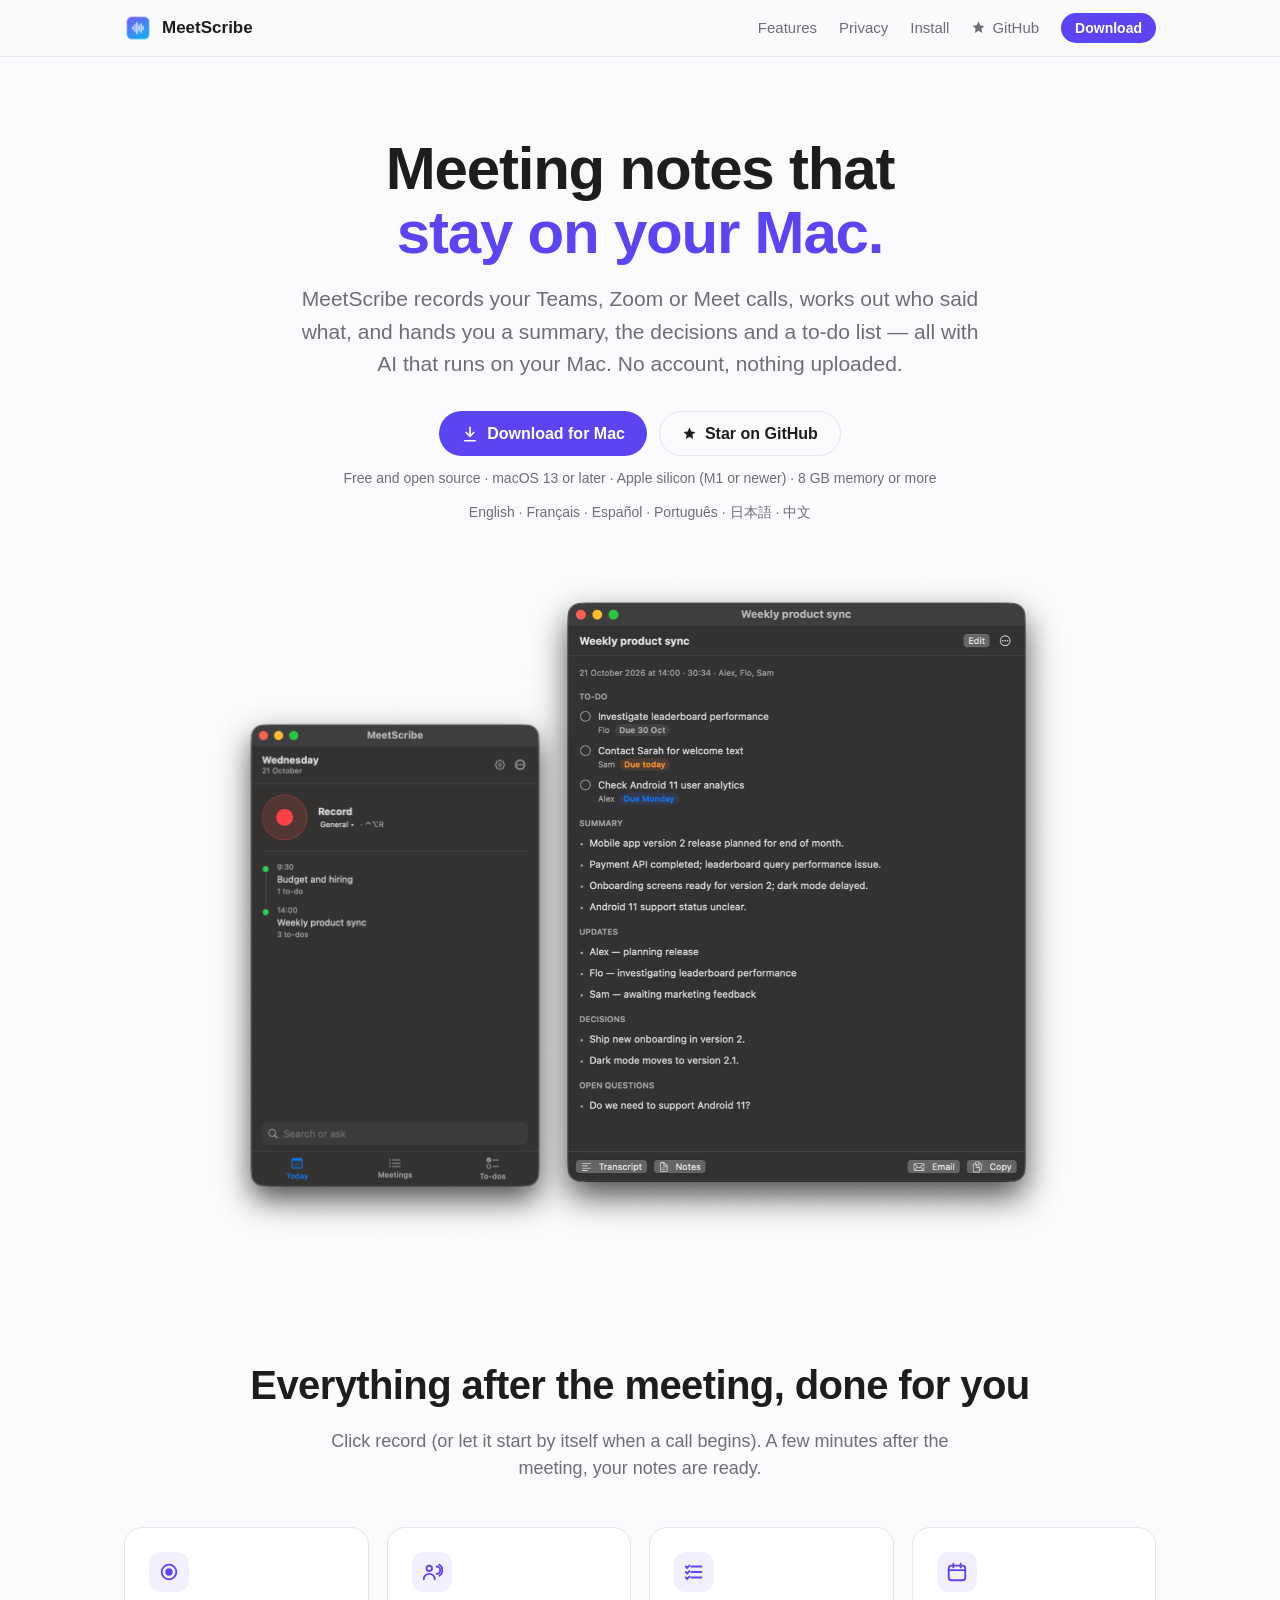
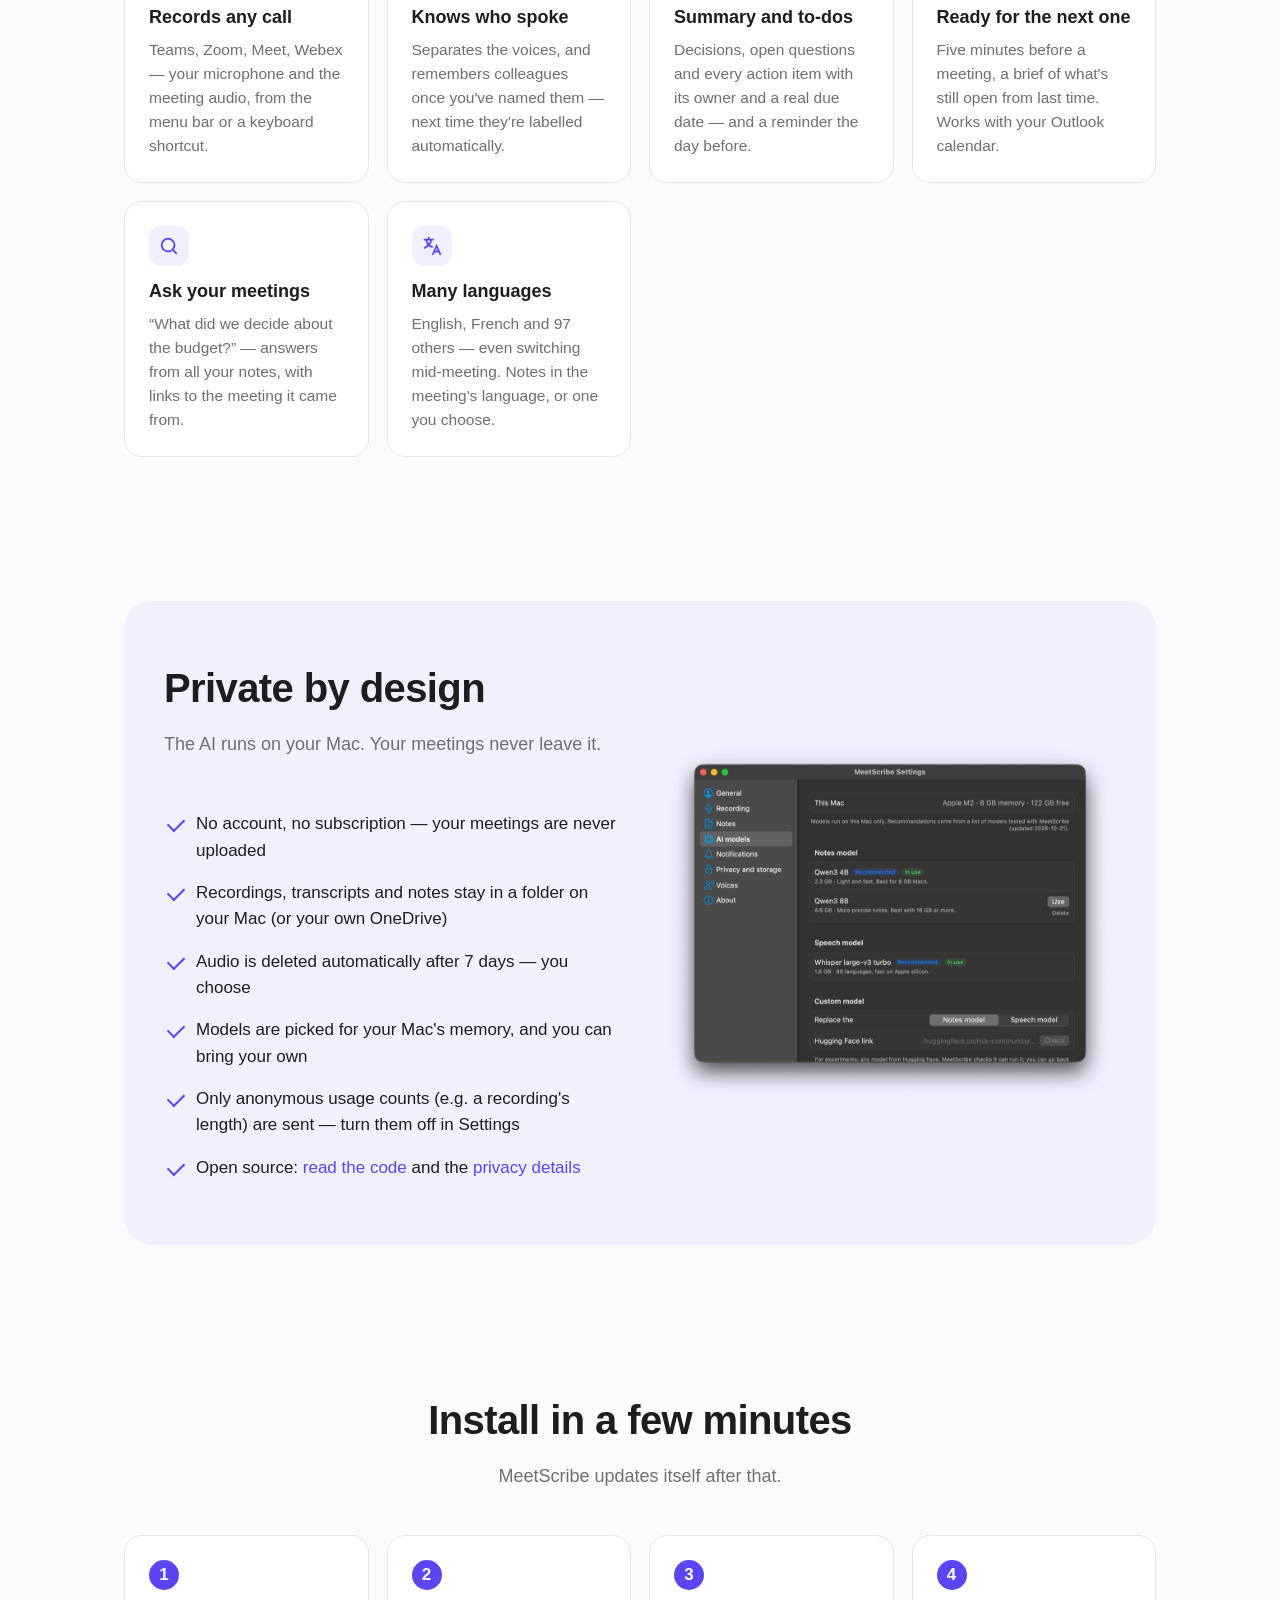
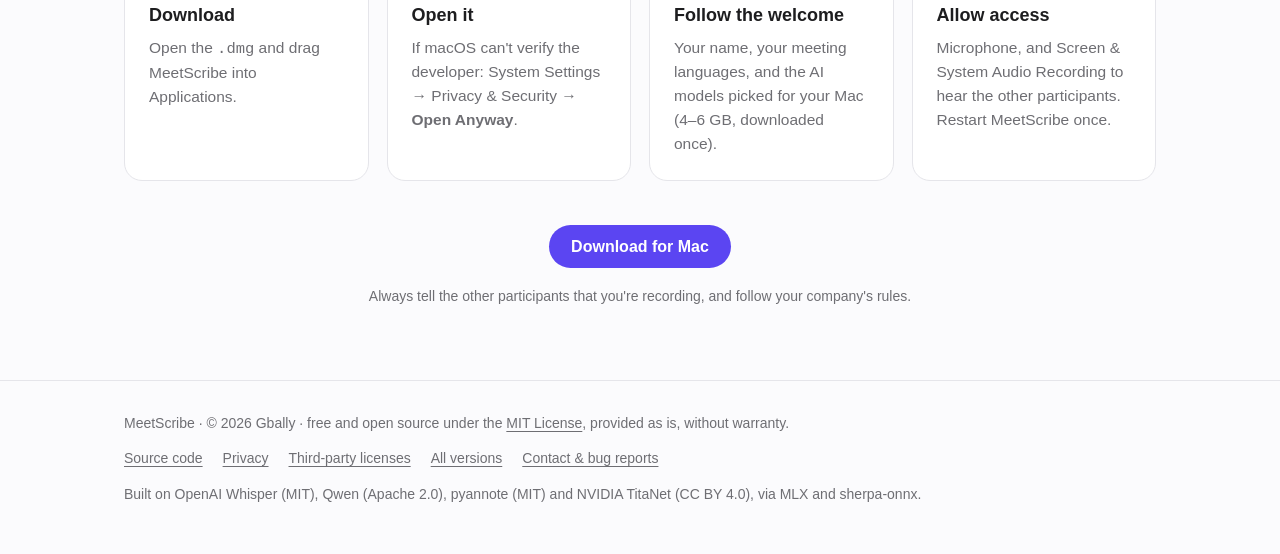
==== docs/index.html @ 4f676f48 "Open source under MIT; one public repo for code, website and releases - LICENSE (MIT), PRIVACY.md, T" ====
<!doctype html>
<html lang="en">
<head>
<meta charset="utf-8">
<meta name="viewport" content="width=device-width, initial-scale=1">
<title>MeetScribe — meeting notes that stay on your Mac</title>
<meta name="description" content="MeetScribe records your Teams, Zoom or Meet calls, transcribes them, recognises who spoke, and writes a summary with decisions and to-dos — all on your Mac.">
<link rel="icon" href="img/icon.png">
<meta property="og:title" content="MeetScribe — meeting notes that stay on your Mac">
<meta property="og:description" content="Local AI meeting notes for macOS: transcript, speakers, summary and to-dos. Free, private, no account.">
<meta property="og:image" content="img/meeting.png">
<style>
  :root {
    --bg: #fbfbfd; --surface: #ffffff; --text: #1d1d1f; --muted: #6e6e73; --line: #e5e5ea;
    --accent: #5b45f2; --accent-text: #ffffff; --link: #5b45f2; --red: #e5484d; --tint: #f2f0ff;
  }
  @media (prefers-color-scheme: dark) {
    :root { --bg: #0f0f12; --surface: #18181c; --text: #f5f5f7; --muted: #a1a1a6; --line: #2a2a30;
            --accent: #6b57ff; --accent-text: #ffffff; --link: #a99cff; --tint: #1d1a33; }
  }
  * { box-sizing: border-box; }
  html { scroll-behavior: smooth; }
  body { margin: 0; background: var(--bg); color: var(--text);
         font: 17px/1.55 -apple-system, BlinkMacSystemFont, "SF Pro Text", "Helvetica Neue", Arial, sans-serif;
         -webkit-font-smoothing: antialiased; }
  a { color: var(--link); text-decoration: none; }
  .wrap { max-width: 1080px; margin: 0 auto; padding: 0 24px; }
  nav { position: sticky; top: 0; z-index: 10; backdrop-filter: saturate(180%) blur(16px);
        background: color-mix(in srgb, var(--bg) 80%, transparent); border-bottom: 1px solid var(--line); }
  nav .wrap { display: flex; align-items: center; gap: 24px; height: 56px; }
  .brand { display: flex; align-items: center; gap: 10px; font-weight: 600; color: var(--text); }
  .brand img { width: 28px; height: 28px; }
  nav .links { margin-left: auto; display: flex; align-items: center; gap: 22px; font-size: 15px; line-height: 1; }
  nav .links a { color: var(--muted); display: inline-flex; align-items: center; gap: 6px; }
  nav .links a.btn { color: var(--accent-text); }
  nav .links a:hover { color: var(--text); }
  .btn { display: inline-flex; align-items: center; gap: 8px; padding: 12px 22px; border-radius: 999px;
         background: var(--accent); color: var(--accent-text); font-weight: 600; font-size: 16px; line-height: 1.2; }
  .btn.ghost { background: transparent; color: var(--text); border: 1px solid var(--line); }
  .hero .actions { display: flex; gap: 12px; justify-content: center; flex-wrap: wrap; }
  .btn:hover { filter: brightness(1.08); }
  .btn.small { padding: 7px 14px; font-size: 14px; }
  header.hero { padding: 80px 0 40px; text-align: center; }
  .hero h1 { font-size: clamp(36px, 6vw, 60px); line-height: 1.07; letter-spacing: -0.02em; margin: 0 0 18px; }
  .hero h1 span { color: var(--link); }
  .hero p.lead { font-size: clamp(18px, 2.2vw, 21px); color: var(--muted); max-width: 680px; margin: 0 auto 30px; }
  .meta { font-size: 14px; color: var(--muted); margin-top: 12px; }
  .shots { position: relative; display: flex; justify-content: center; align-items: flex-end; gap: 0;
           margin: 48px auto 0; max-width: 980px; }
  .shots img { display: block; height: auto; }
  .shots .a { width: 38%; margin-right: -6%; z-index: 2; }
  .shots .b { width: 56%; }
  section { padding: 72px 0; }
  section h2 { font-size: clamp(28px, 4vw, 40px); letter-spacing: -0.015em; margin: 0 0 12px; text-align: center; }
  section .sub { color: var(--muted); text-align: center; max-width: 640px; margin: 0 auto 44px; font-size: 18px; }
  .grid { display: grid; grid-template-columns: repeat(auto-fit, minmax(240px, 1fr)); gap: 18px; }
  .card { background: var(--surface); border: 1px solid var(--line); border-radius: 18px; padding: 24px; }
  .card h3 { margin: 12px 0 6px; font-size: 18px; }
  .card p { margin: 0; color: var(--muted); font-size: 15.5px; }
  .ico { width: 40px; height: 40px; border-radius: 12px; background: var(--tint); color: var(--accent);
         display: flex; align-items: center; justify-content: center; }
  .ico svg { width: 22px; height: 22px; }
  .split { display: grid; grid-template-columns: 1fr 1fr; gap: 48px; align-items: center; }
  .split h2, .split .sub { text-align: left; margin-left: 0; }
  .split img { width: 100%; height: auto; }
  ul.checks { list-style: none; padding: 0; margin: 0; }
  ul.checks li { padding: 8px 0 8px 32px; position: relative; color: var(--text); }
  ul.checks li::before { content: ""; position: absolute; left: 4px; top: 15px; width: 14px; height: 8px;
                         border-left: 2.5px solid var(--accent); border-bottom: 2.5px solid var(--accent); transform: rotate(-45deg); }
  .private { background: var(--tint); border-radius: 28px; padding: 56px 40px; }
  .steps { counter-reset: s; display: grid; grid-template-columns: repeat(auto-fit, minmax(220px, 1fr)); gap: 18px; }
  .steps .card { counter-increment: s; }
  .steps .card::before { content: counter(s); display: inline-flex; width: 30px; height: 30px; border-radius: 50%;
                         background: var(--accent); color: var(--accent-text); font-weight: 700; align-items: center; justify-content: center; }
  .cta { text-align: center; }
  .note { font-size: 14px; color: var(--muted); max-width: 640px; margin: 18px auto 0; }
  footer { border-top: 1px solid var(--line); padding: 32px 0 48px; color: var(--muted); font-size: 14px; }
  footer .wrap { display: grid; gap: 14px; }
  footer .row { display: flex; flex-wrap: wrap; gap: 8px 24px; justify-content: space-between; }
  footer .links { display: flex; flex-wrap: wrap; gap: 8px 20px; }
  footer a { color: var(--muted); text-decoration: underline; text-underline-offset: 3px; }
  footer a:hover { color: var(--text); }
  @media (max-width: 760px) {
    nav .links a:not(.btn) { display: none; }
    .split { grid-template-columns: 1fr; }
    .shots .a { width: 48%; } .shots .b { width: 64%; }
    .private { padding: 40px 22px; }
  }
</style>
</head>
<body>

<nav>
  <div class="wrap">
    <a class="brand" href="#"><img src="img/icon.png" alt="">MeetScribe</a>
    <div class="links">
      <a href="#features">Features</a>
      <a href="#privacy">Privacy</a>
      <a href="#install">Install</a>
      <a href="https://github.com/Gbally/MeetScribe-releases"><svg width="15" height="15" viewBox="0 0 24 24" fill="currentColor"><path d="M12 2.5l2.9 6.1 6.6.8-4.9 4.6 1.3 6.6L12 17.3l-5.9 3.3 1.3-6.6-4.9-4.6 6.6-.8z"/></svg> GitHub</a>
      <a class="btn small dl" href="https://github.com/Gbally/MeetScribe-releases/releases/latest">Download</a>
    </div>
  </div>
</nav>

<header class="hero">
  <div class="wrap">
    <h1>Meeting notes that<br><span>stay on your Mac.</span></h1>
    <p class="lead">MeetScribe records your Teams, Zoom or Meet calls, works out who said what, and hands you a
      summary, the decisions and a to-do list — all with AI that runs on your Mac. No account, nothing uploaded.</p>
    <div class="actions">
    <a class="btn dl" href="https://github.com/Gbally/MeetScribe-releases/releases/latest">
      <svg width="18" height="18" viewBox="0 0 24 24" fill="none" stroke="currentColor" stroke-width="2.2" stroke-linecap="round" stroke-linejoin="round"><path d="M12 3v12"/><path d="m7 10 5 5 5-5"/><path d="M5 21h14"/></svg>
      <span id="dl-label">Download for Mac</span>
    </a>
    <a class="btn ghost" href="https://github.com/Gbally/MeetScribe-releases"><svg width="15" height="15" viewBox="0 0 24 24" fill="currentColor"><path d="M12 2.5l2.9 6.1 6.6.8-4.9 4.6 1.3 6.6L12 17.3l-5.9 3.3 1.3-6.6-4.9-4.6 6.6-.8z"/></svg> Star on GitHub</a>
    </div>
    <div class="meta">Free and open source · macOS 13 or later · Apple silicon (M1 or newer) · 8 GB memory or more</div>
    <div class="meta">English · Français · Español · Português · 日本語 · 中文</div>
    <div class="shots">
      <img class="a" src="img/home.png" alt="MeetScribe menu bar window: a record button and today's meetings">
      <img class="b" src="img/meeting.png" alt="Meeting notes with to-dos, due dates, summary and decisions">
    </div>
  </div>
</header>

<section id="features">
  <div class="wrap">
    <h2>Everything after the meeting, done for you</h2>
    <p class="sub">Click record (or let it start by itself when a call begins). A few minutes after the meeting,
      your notes are ready.</p>
    <div class="grid">
      <div class="card"><div class="ico"><svg viewBox="0 0 24 24" fill="none" stroke="currentColor" stroke-width="2" stroke-linecap="round"><circle cx="12" cy="12" r="8"/><circle cx="12" cy="12" r="3" fill="currentColor"/></svg></div>
        <h3>Records any call</h3><p>Teams, Zoom, Meet, Webex — your microphone and the meeting audio, from the menu bar or a keyboard shortcut.</p></div>
      <div class="card"><div class="ico"><svg viewBox="0 0 24 24" fill="none" stroke="currentColor" stroke-width="2" stroke-linecap="round"><circle cx="9" cy="8" r="3"/><path d="M3 20a6 6 0 0 1 12 0"/><path d="M17 6a4 4 0 0 1 0 8M20 4a7 7 0 0 1 0 12"/></svg></div>
        <h3>Knows who spoke</h3><p>Separates the voices, and remembers colleagues once you've named them — next time they're labelled automatically.</p></div>
      <div class="card"><div class="ico"><svg viewBox="0 0 24 24" fill="none" stroke="currentColor" stroke-width="2" stroke-linecap="round"><path d="M9 6h11M9 12h11M9 18h11"/><path d="m3 6 1.5 1.5L7 5M3 12l1.5 1.5L7 11M3 18l1.5 1.5L7 17"/></svg></div>
        <h3>Summary and to-dos</h3><p>Decisions, open questions and every action item with its owner and a real due date — and a reminder the day before.</p></div>
      <div class="card"><div class="ico"><svg viewBox="0 0 24 24" fill="none" stroke="currentColor" stroke-width="2" stroke-linecap="round"><rect x="3" y="5" width="18" height="16" rx="3"/><path d="M3 10h18M8 3v4M16 3v4"/></svg></div>
        <h3>Ready for the next one</h3><p>Five minutes before a meeting, a brief of what's still open from last time. Works with your Outlook calendar.</p></div>
      <div class="card"><div class="ico"><svg viewBox="0 0 24 24" fill="none" stroke="currentColor" stroke-width="2" stroke-linecap="round"><circle cx="11" cy="11" r="7"/><path d="m20 20-3.5-3.5"/></svg></div>
        <h3>Ask your meetings</h3><p>“What did we decide about the budget?” — answers from all your notes, with links to the meeting it came from.</p></div>
      <div class="card"><div class="ico"><svg viewBox="0 0 24 24" fill="none" stroke="currentColor" stroke-width="2" stroke-linecap="round"><path d="M4 5h9M8.5 3v2M6 5c0 4 3 7 6 8M11 5c0 4-3 7-7 9"/><path d="m13 21 4-9 4 9M14.5 18h5"/></svg></div>
        <h3>Many languages</h3><p>English, French and 97 others — even switching mid-meeting. Notes in the meeting's language, or one you choose.</p></div>
    </div>
  </div>
</section>

<section id="privacy">
  <div class="wrap">
    <div class="private split">
      <div>
        <h2>Private by design</h2>
        <p class="sub">The AI runs on your Mac. Your meetings never leave it.</p>
        <ul class="checks">
          <li>No account, no subscription — your meetings are never uploaded</li>
          <li>Recordings, transcripts and notes stay in a folder on your Mac (or your own OneDrive)</li>
          <li>Audio is deleted automatically after 7 days — you choose</li>
          <li>Models are picked for your Mac's memory, and you can bring your own</li>
          <li>Only anonymous usage counts (e.g. a recording's length) are sent — turn them off in Settings</li>
          <li>Open source: <a href="https://github.com/Gbally/MeetScribe-releases">read the code</a> and the <a href="https://github.com/Gbally/MeetScribe-releases/blob/main/PRIVACY.md">privacy details</a></li>
        </ul>
      </div>
      <img src="img/models.png" alt="Settings: AI models recommended for this Mac">
    </div>
  </div>
</section>

<section id="install">
  <div class="wrap">
    <h2>Install in a few minutes</h2>
    <p class="sub">MeetScribe updates itself after that.</p>
    <div class="steps">
      <div class="card"><h3>Download</h3><p>Open the <code>.dmg</code> and drag MeetScribe into Applications.</p></div>
      <div class="card"><h3>Open it</h3><p>If macOS can't verify the developer: System Settings → Privacy &amp; Security → <b>Open Anyway</b>.</p></div>
      <div class="card"><h3>Follow the welcome</h3><p>Your name, your meeting languages, and the AI models picked for your Mac (4–6 GB, downloaded once).</p></div>
      <div class="card"><h3>Allow access</h3><p>Microphone, and Screen &amp; System Audio Recording to hear the other participants. Restart MeetScribe once.</p></div>
    </div>
    <div class="cta" style="margin-top:44px">
      <a class="btn dl" href="https://github.com/Gbally/MeetScribe-releases/releases/latest"><span class="dl-text">Download for Mac</span></a>
      <p class="note">Always tell the other participants that you're recording, and follow your company's rules.</p>
    </div>
  </div>
</section>

<footer>
  <div class="wrap">
    <div class="row">
      <div>MeetScribe <span id="version"></span> · © 2026 Gbally · free and open source under the <a href="https://github.com/Gbally/MeetScribe-releases/blob/main/LICENSE">MIT License</a>, provided as is, without warranty.</div>
    </div>
    <div class="row">
      <div class="links">
        <a href="https://github.com/Gbally/MeetScribe-releases">Source code</a>
        <a href="https://github.com/Gbally/MeetScribe-releases/blob/main/PRIVACY.md">Privacy</a>
        <a href="https://github.com/Gbally/MeetScribe-releases/blob/main/THIRD_PARTY_NOTICES.md">Third-party licenses</a>
        <a href="https://github.com/Gbally/MeetScribe-releases/releases">All versions</a>
        <a href="https://github.com/Gbally/MeetScribe-releases/issues">Contact &amp; bug reports</a>
      </div>
    </div>
    <div>Built on OpenAI Whisper (MIT), Qwen (Apache 2.0), pyannote (MIT) and NVIDIA TitaNet (CC BY 4.0), via MLX and sherpa-onnx.</div>
  </div>
</footer>

<script>
  // The download buttons point straight at the newest installer (latest.json is in the repo root).
  fetch("https://raw.githubusercontent.com/Gbally/MeetScribe-releases/main/latest.json", { cache: "no-store" })
    .then(r => r.ok ? r.json() : Promise.reject())
    .then(info => {
      document.querySelectorAll("a.dl").forEach(a => { a.href = info.url; });
      const label = "Download MeetScribe " + info.version;
      document.getElementById("dl-label").textContent = label;
      document.querySelectorAll(".dl-text").forEach(s => { s.textContent = label; });
      document.getElementById("version").textContent = info.version;
    })
    .catch(() => {});
</script>
</body>
</html>
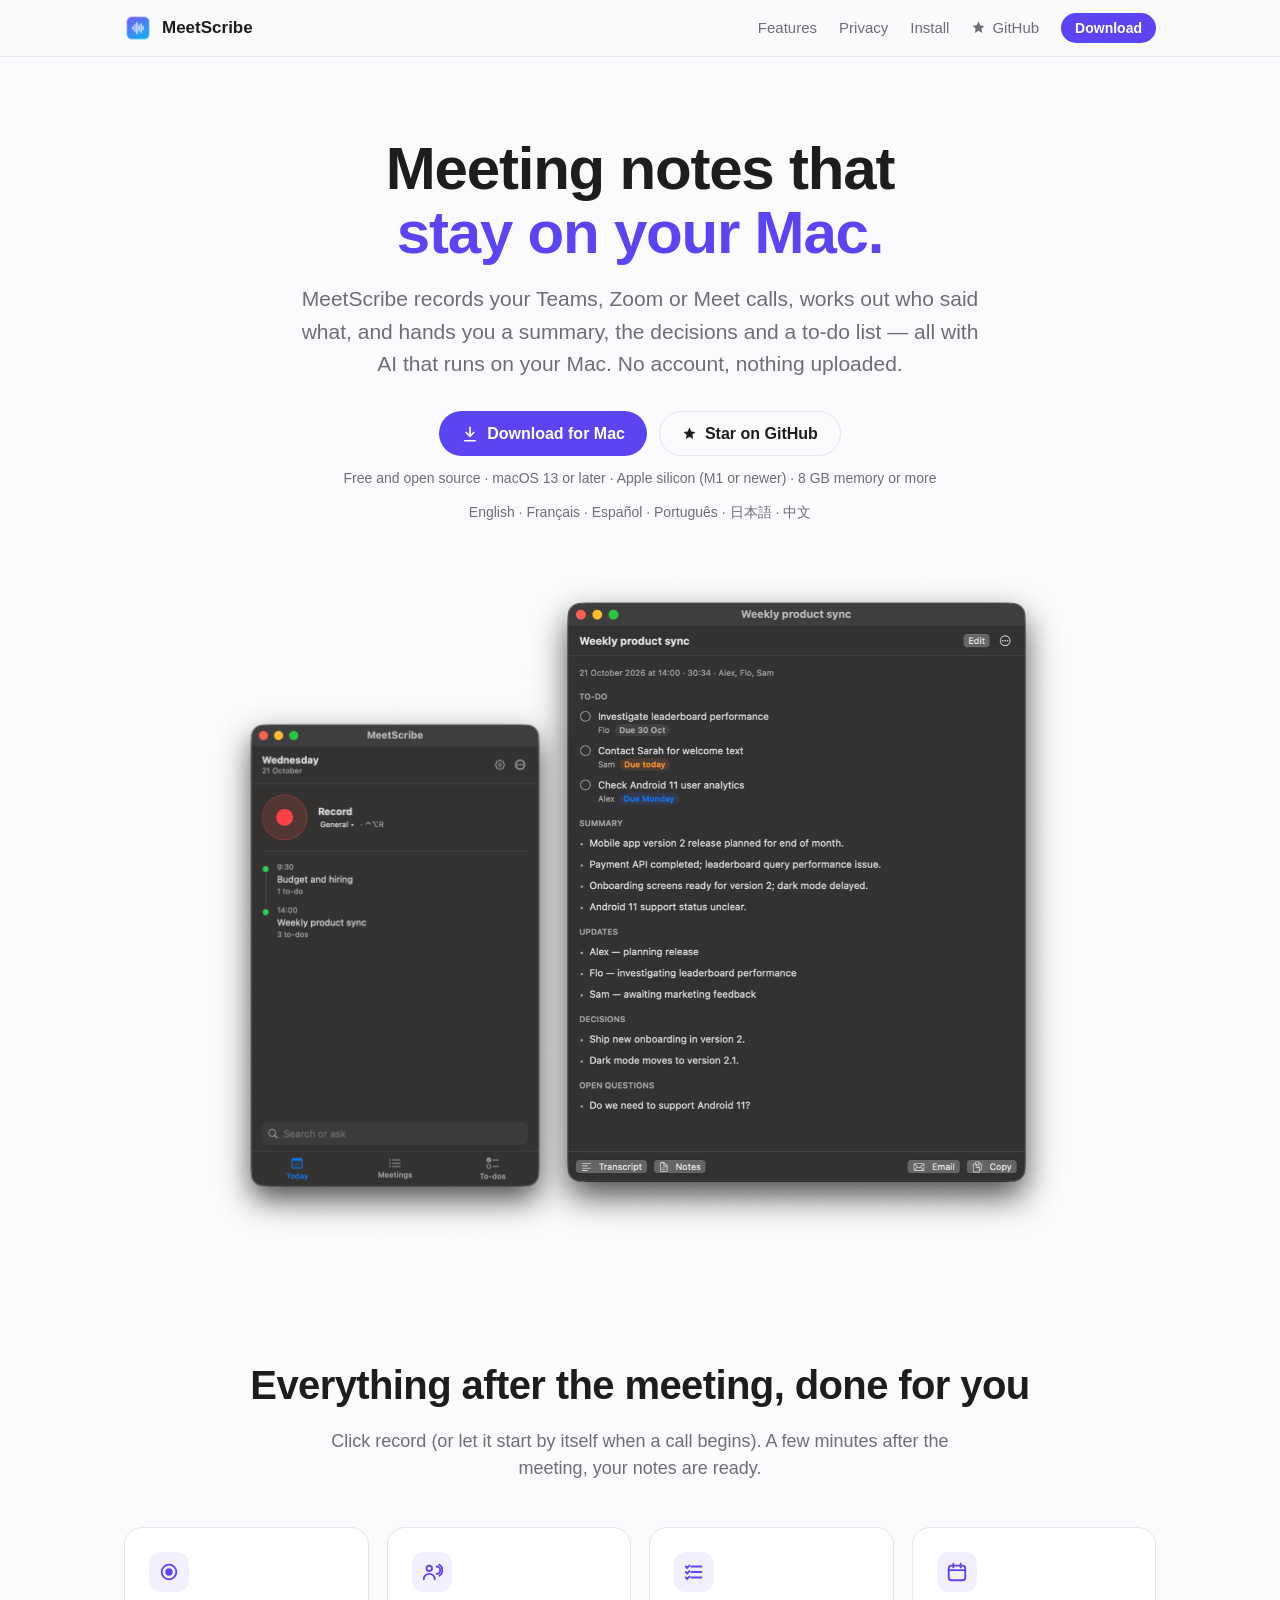
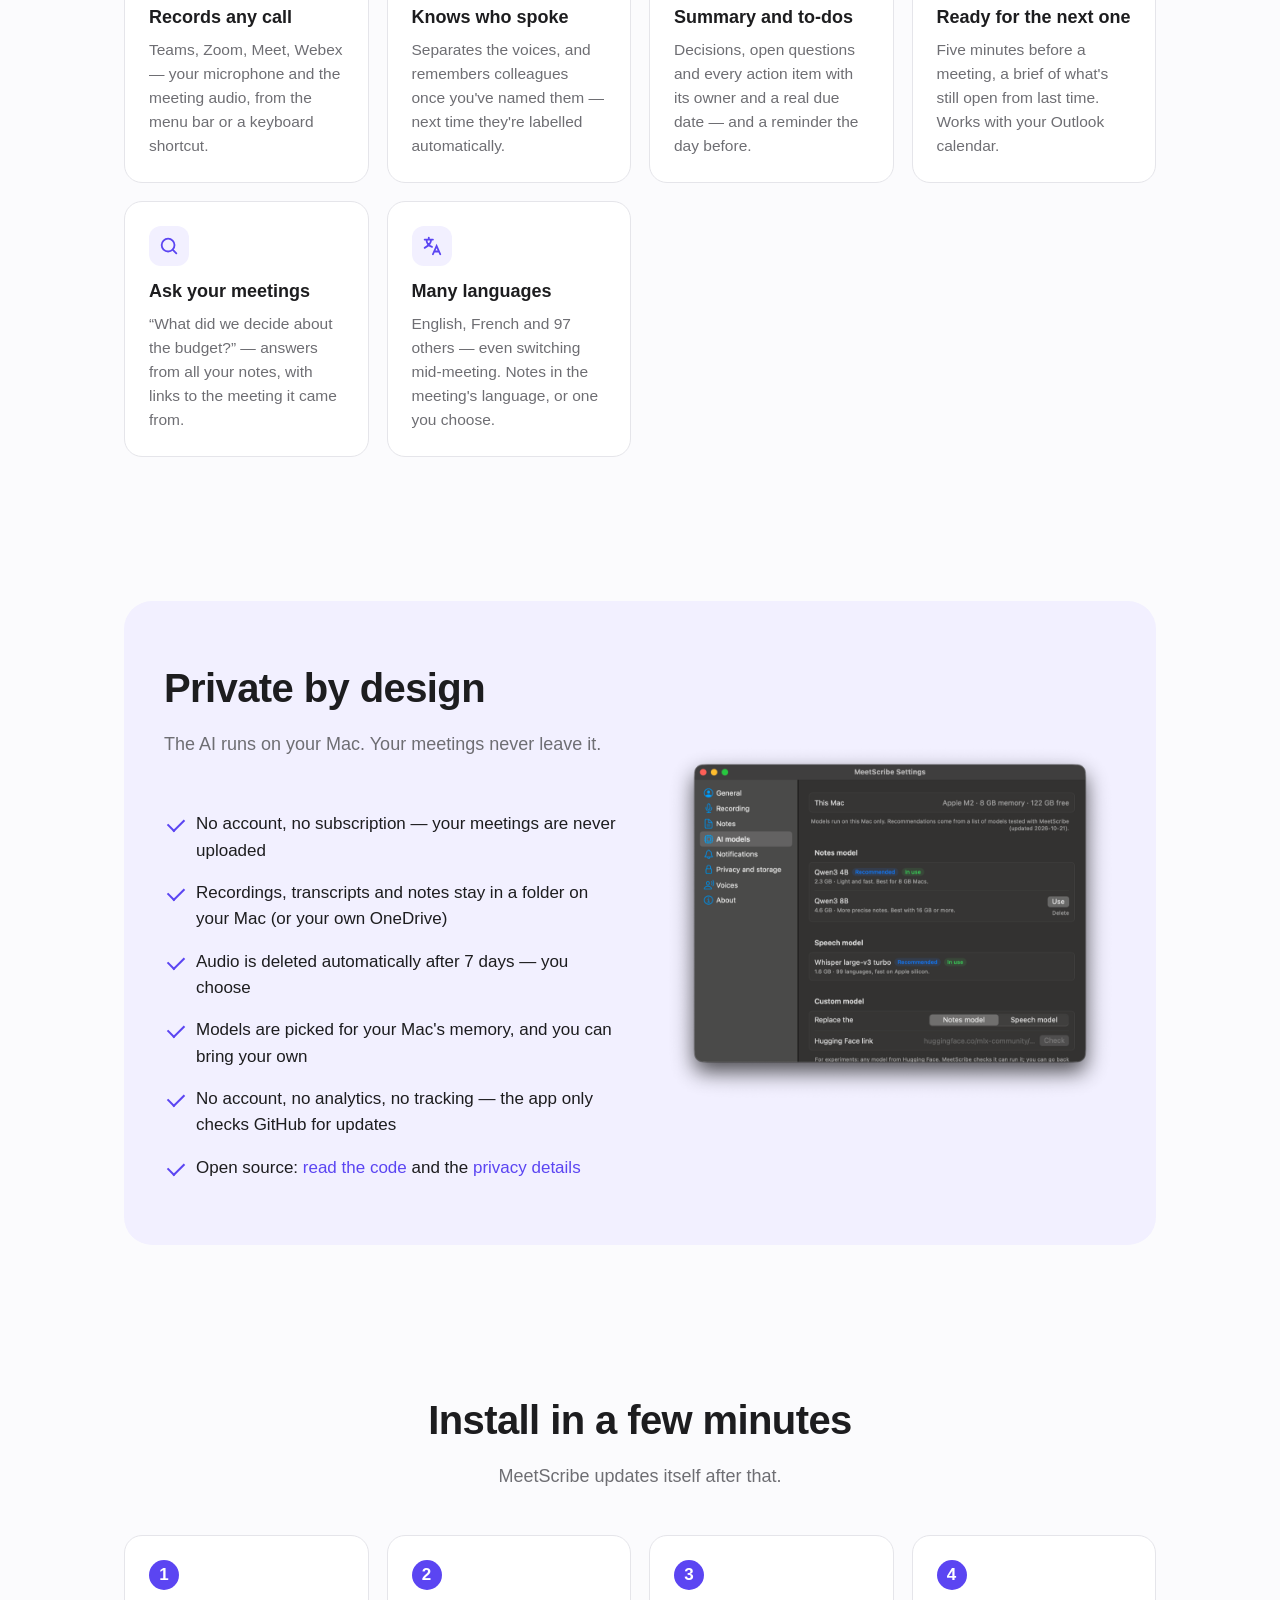
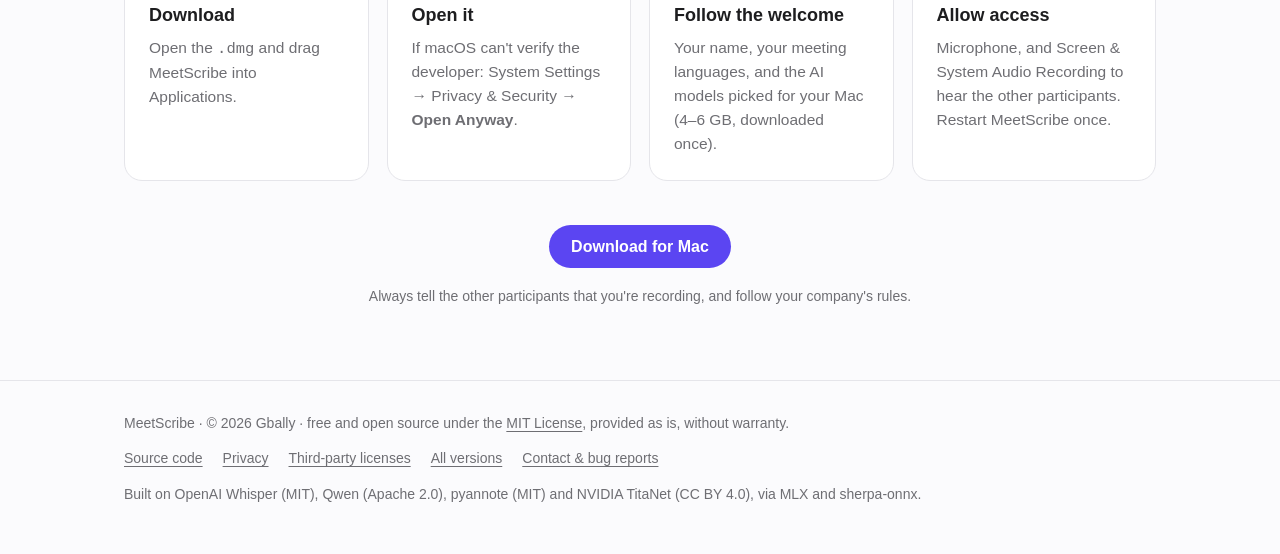
==== commit 2b6872ef: "Remove usage statistics entirely (0.5.2) - No Zenhook pings any more: Telemetry.swift, its calls, th" ====
--- a/docs/index.html
+++ b/docs/index.html
@@ -157,7 +157,7 @@
           <li>Recordings, transcripts and notes stay in a folder on your Mac (or your own OneDrive)</li>
           <li>Audio is deleted automatically after 7 days — you choose</li>
           <li>Models are picked for your Mac's memory, and you can bring your own</li>
-          <li>Only anonymous usage counts (e.g. a recording's length) are sent — turn them off in Settings</li>
+          <li>No account, no analytics, no tracking — the app only checks GitHub for updates</li>
           <li>Open source: <a href="https://github.com/Gbally/MeetScribe-releases">read the code</a> and the <a href="https://github.com/Gbally/MeetScribe-releases/blob/main/PRIVACY.md">privacy details</a></li>
         </ul>
       </div>
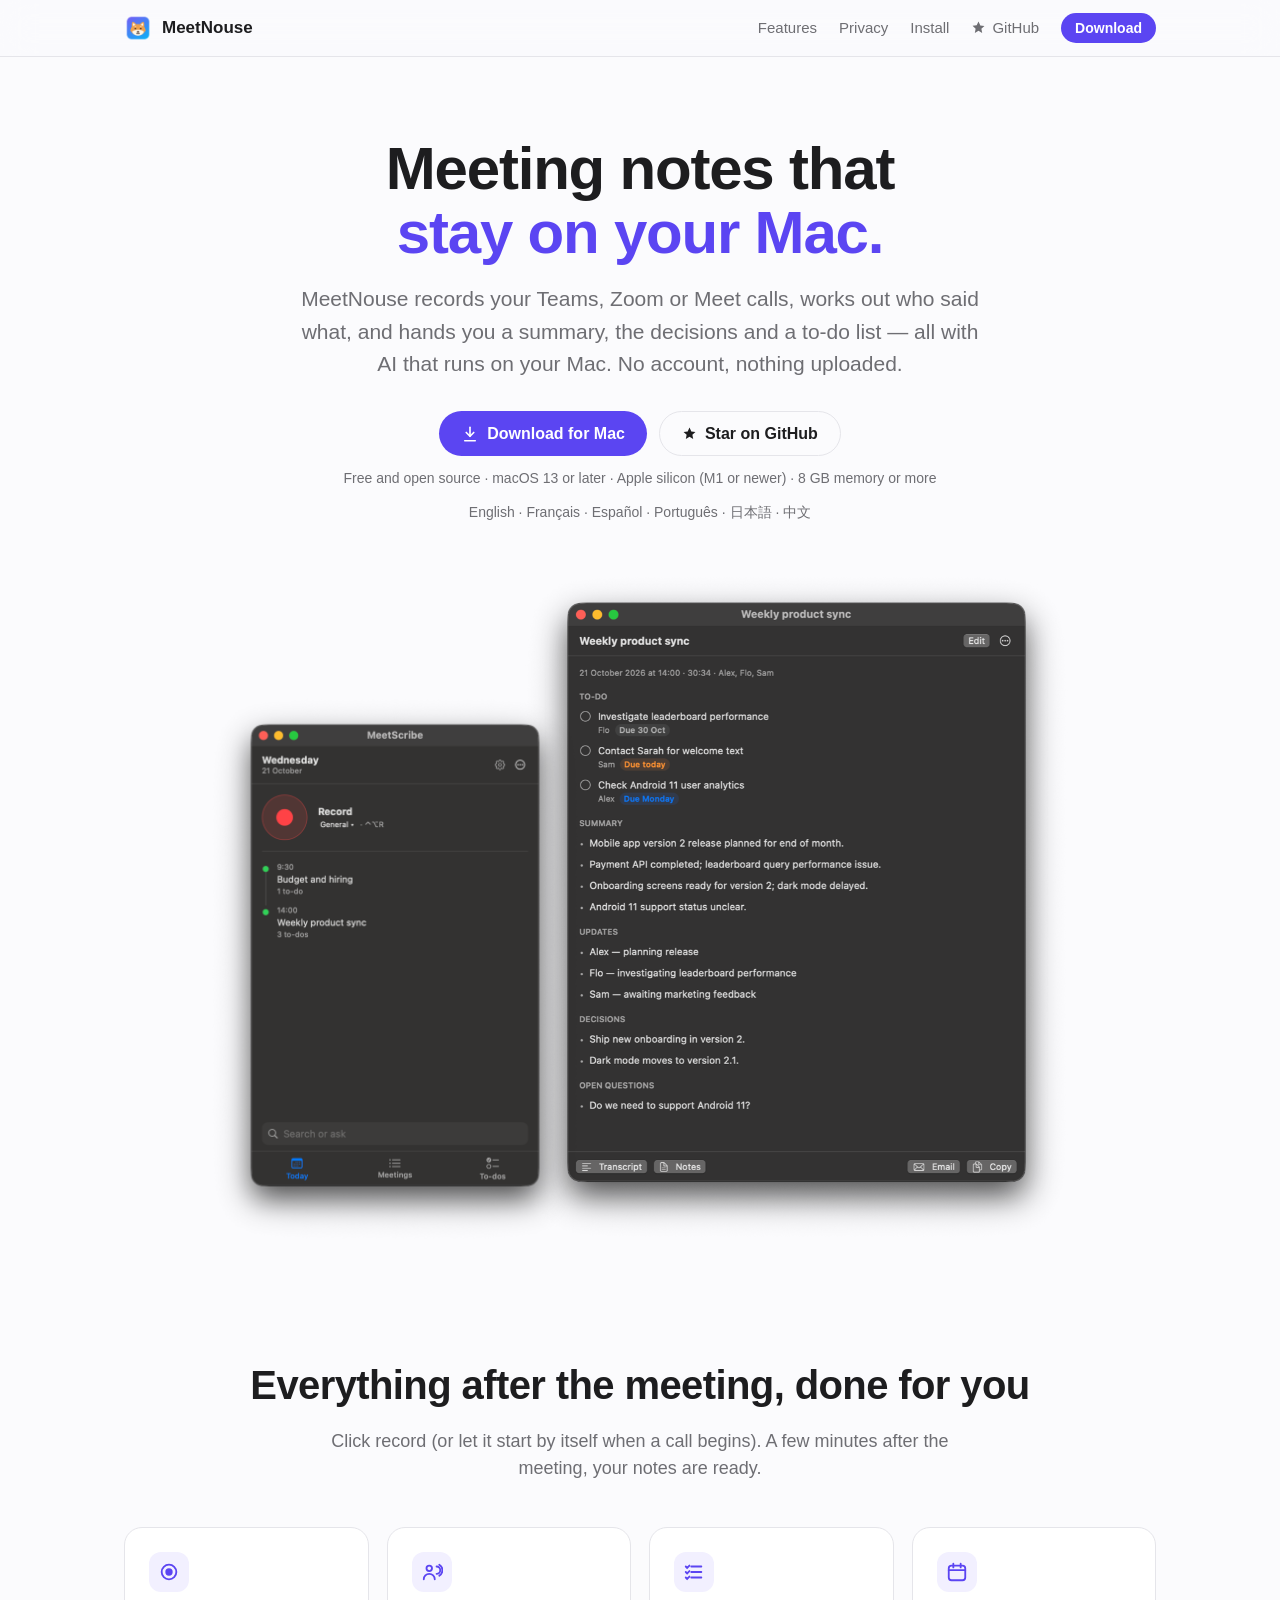
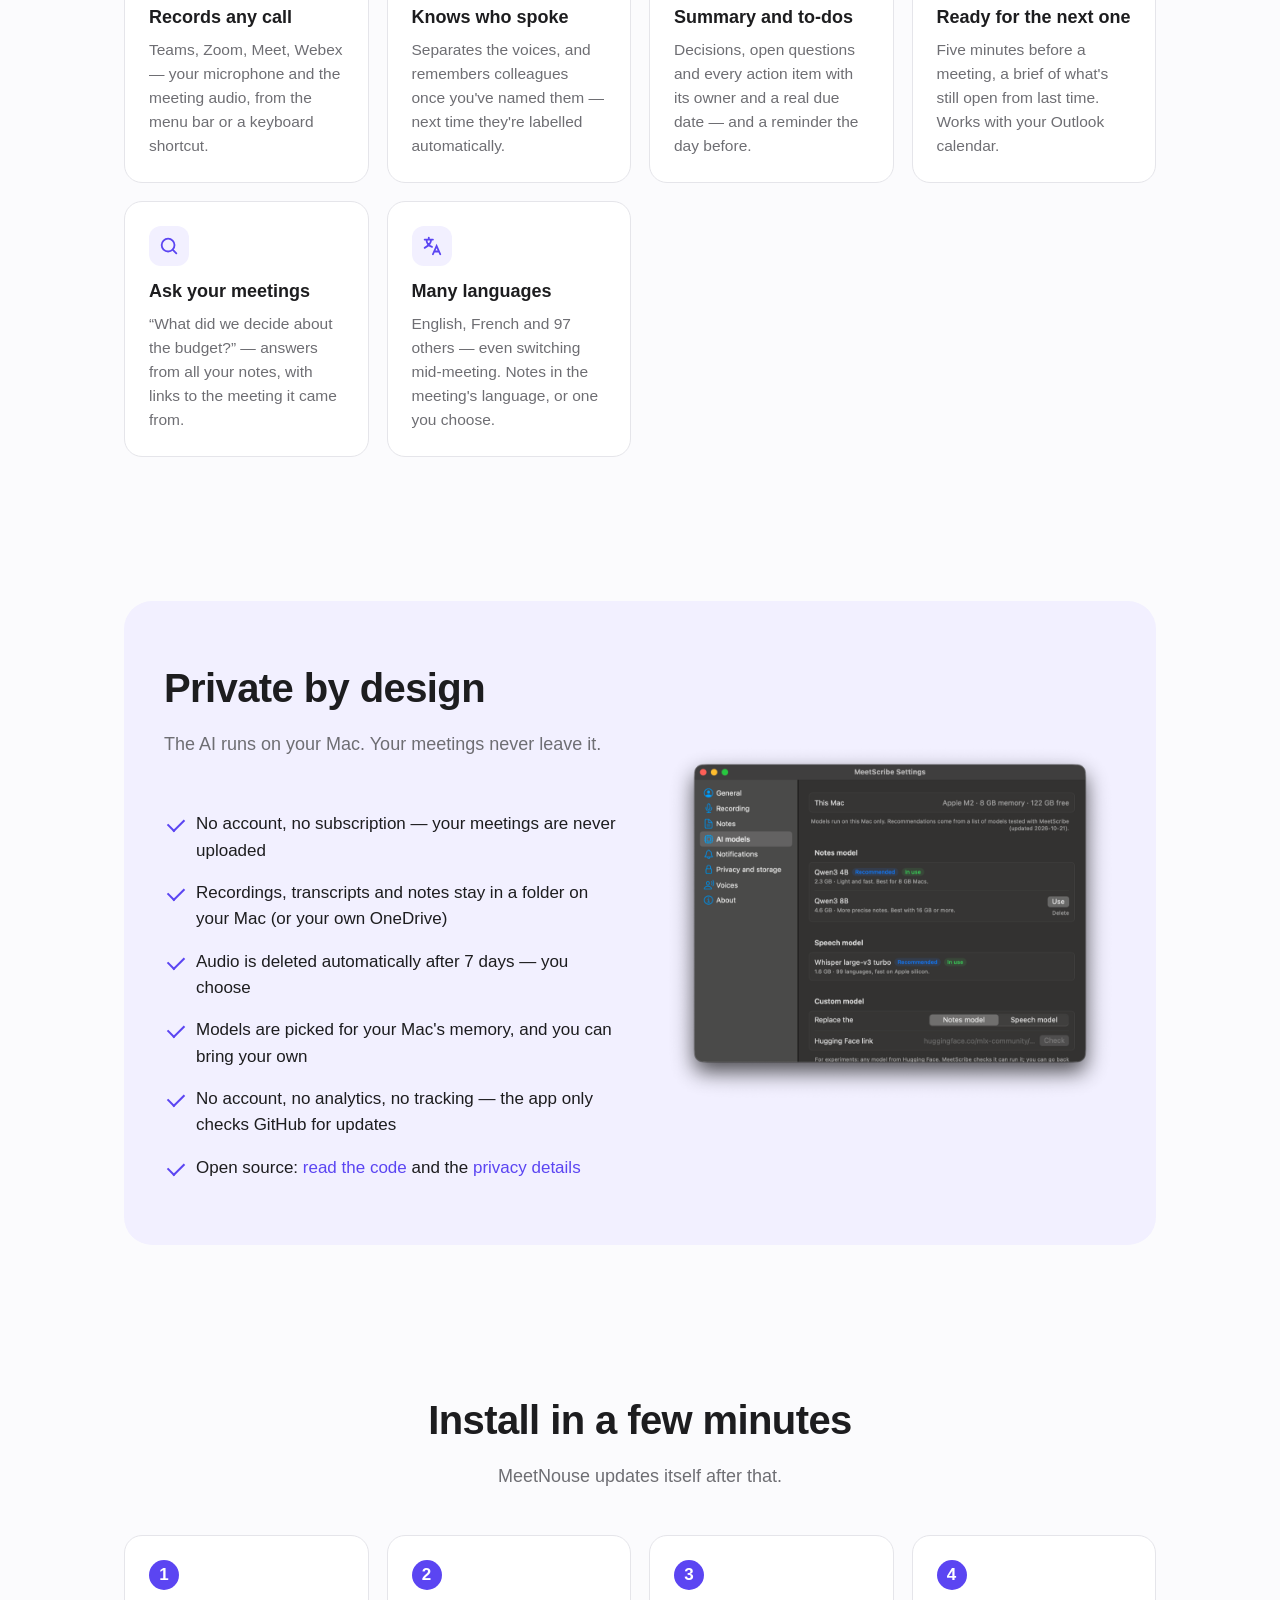
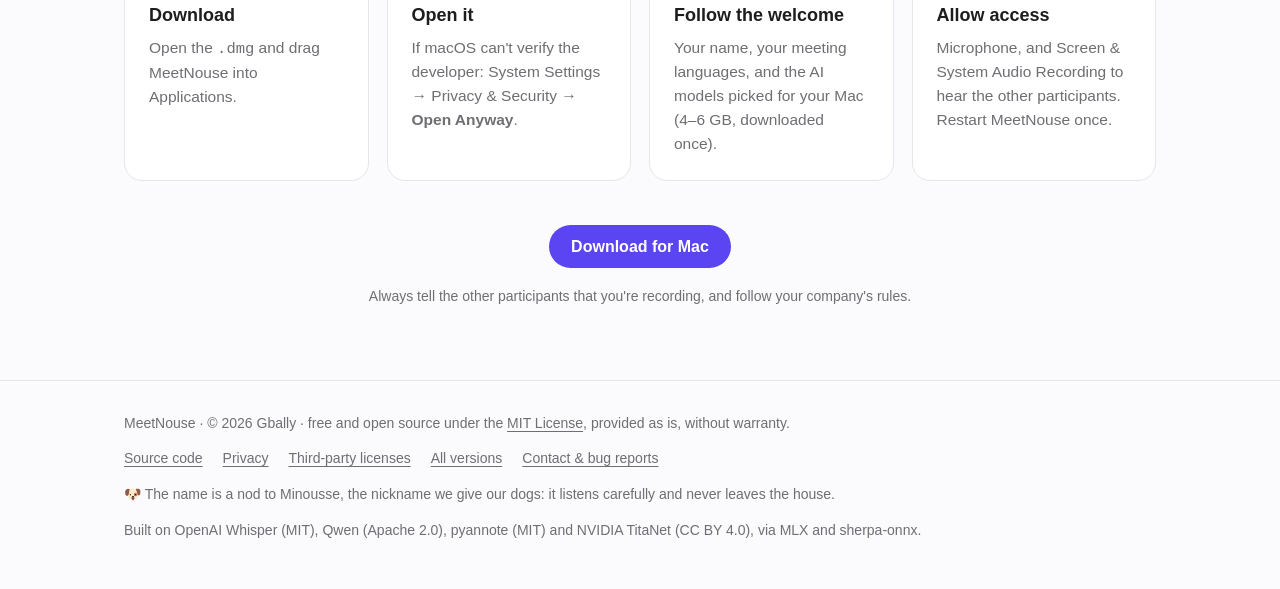
==== commit c58e1bf3: "WIP: MeetScribe becomes MeetNouse, with a shiba face icon (0.6.0) Still under consideration — not fo" ====
--- a/docs/index.html
+++ b/docs/index.html
@@ -3,10 +3,10 @@
 <head>
 <meta charset="utf-8">
 <meta name="viewport" content="width=device-width, initial-scale=1">
-<title>MeetScribe — meeting notes that stay on your Mac</title>
-<meta name="description" content="MeetScribe records your Teams, Zoom or Meet calls, transcribes them, recognises who spoke, and writes a summary with decisions and to-dos — all on your Mac.">
+<title>MeetNouse — meeting notes that stay on your Mac</title>
+<meta name="description" content="MeetNouse records your Teams, Zoom or Meet calls, transcribes them, recognises who spoke, and writes a summary with decisions and to-dos — all on your Mac.">
 <link rel="icon" href="img/icon.png">
-<meta property="og:title" content="MeetScribe — meeting notes that stay on your Mac">
+<meta property="og:title" content="MeetNouse — meeting notes that stay on your Mac">
 <meta property="og:description" content="Local AI meeting notes for macOS: transcript, speakers, summary and to-dos. Free, private, no account.">
 <meta property="og:image" content="img/meeting.png">
 <style>
@@ -92,7 +92,7 @@
 
 <nav>
   <div class="wrap">
-    <a class="brand" href="#"><img src="img/icon.png" alt="">MeetScribe</a>
+    <a class="brand" href="#"><img src="img/icon.png" alt="">MeetNouse</a>
     <div class="links">
       <a href="#features">Features</a>
       <a href="#privacy">Privacy</a>
@@ -106,7 +106,7 @@
 <header class="hero">
   <div class="wrap">
     <h1>Meeting notes that<br><span>stay on your Mac.</span></h1>
-    <p class="lead">MeetScribe records your Teams, Zoom or Meet calls, works out who said what, and hands you a
+    <p class="lead">MeetNouse records your Teams, Zoom or Meet calls, works out who said what, and hands you a
       summary, the decisions and a to-do list — all with AI that runs on your Mac. No account, nothing uploaded.</p>
     <div class="actions">
     <a class="btn dl" href="https://github.com/Gbally/MeetScribe-releases/releases/latest">
@@ -118,7 +118,7 @@
     <div class="meta">Free and open source · macOS 13 or later · Apple silicon (M1 or newer) · 8 GB memory or more</div>
     <div class="meta">English · Français · Español · Português · 日本語 · 中文</div>
     <div class="shots">
-      <img class="a" src="img/home.png" alt="MeetScribe menu bar window: a record button and today's meetings">
+      <img class="a" src="img/home.png" alt="MeetNouse menu bar window: a record button and today's meetings">
       <img class="b" src="img/meeting.png" alt="Meeting notes with to-dos, due dates, summary and decisions">
     </div>
   </div>
@@ -169,12 +169,12 @@
 <section id="install">
   <div class="wrap">
     <h2>Install in a few minutes</h2>
-    <p class="sub">MeetScribe updates itself after that.</p>
+    <p class="sub">MeetNouse updates itself after that.</p>
     <div class="steps">
-      <div class="card"><h3>Download</h3><p>Open the <code>.dmg</code> and drag MeetScribe into Applications.</p></div>
+      <div class="card"><h3>Download</h3><p>Open the <code>.dmg</code> and drag MeetNouse into Applications.</p></div>
       <div class="card"><h3>Open it</h3><p>If macOS can't verify the developer: System Settings → Privacy &amp; Security → <b>Open Anyway</b>.</p></div>
       <div class="card"><h3>Follow the welcome</h3><p>Your name, your meeting languages, and the AI models picked for your Mac (4–6 GB, downloaded once).</p></div>
-      <div class="card"><h3>Allow access</h3><p>Microphone, and Screen &amp; System Audio Recording to hear the other participants. Restart MeetScribe once.</p></div>
+      <div class="card"><h3>Allow access</h3><p>Microphone, and Screen &amp; System Audio Recording to hear the other participants. Restart MeetNouse once.</p></div>
     </div>
     <div class="cta" style="margin-top:44px">
       <a class="btn dl" href="https://github.com/Gbally/MeetScribe-releases/releases/latest"><span class="dl-text">Download for Mac</span></a>
@@ -186,7 +186,7 @@
 <footer>
   <div class="wrap">
     <div class="row">
-      <div>MeetScribe <span id="version"></span> · © 2026 Gbally · free and open source under the <a href="https://github.com/Gbally/MeetScribe-releases/blob/main/LICENSE">MIT License</a>, provided as is, without warranty.</div>
+      <div>MeetNouse <span id="version"></span> · © 2026 Gbally · free and open source under the <a href="https://github.com/Gbally/MeetScribe-releases/blob/main/LICENSE">MIT License</a>, provided as is, without warranty.</div>
     </div>
     <div class="row">
       <div class="links">
@@ -197,6 +197,7 @@
         <a href="https://github.com/Gbally/MeetScribe-releases/issues">Contact &amp; bug reports</a>
       </div>
     </div>
+    <div>🐶 The name is a nod to Minousse, the nickname we give our dogs: it listens carefully and never leaves the house.</div>
     <div>Built on OpenAI Whisper (MIT), Qwen (Apache 2.0), pyannote (MIT) and NVIDIA TitaNet (CC BY 4.0), via MLX and sherpa-onnx.</div>
   </div>
 </footer>
@@ -207,7 +208,7 @@
     .then(r => r.ok ? r.json() : Promise.reject())
     .then(info => {
       document.querySelectorAll("a.dl").forEach(a => { a.href = info.url; });
-      const label = "Download MeetScribe " + info.version;
+      const label = "Download MeetNouse " + info.version;
       document.getElementById("dl-label").textContent = label;
       document.querySelectorAll(".dl-text").forEach(s => { s.textContent = label; });
       document.getElementById("version").textContent = info.version;
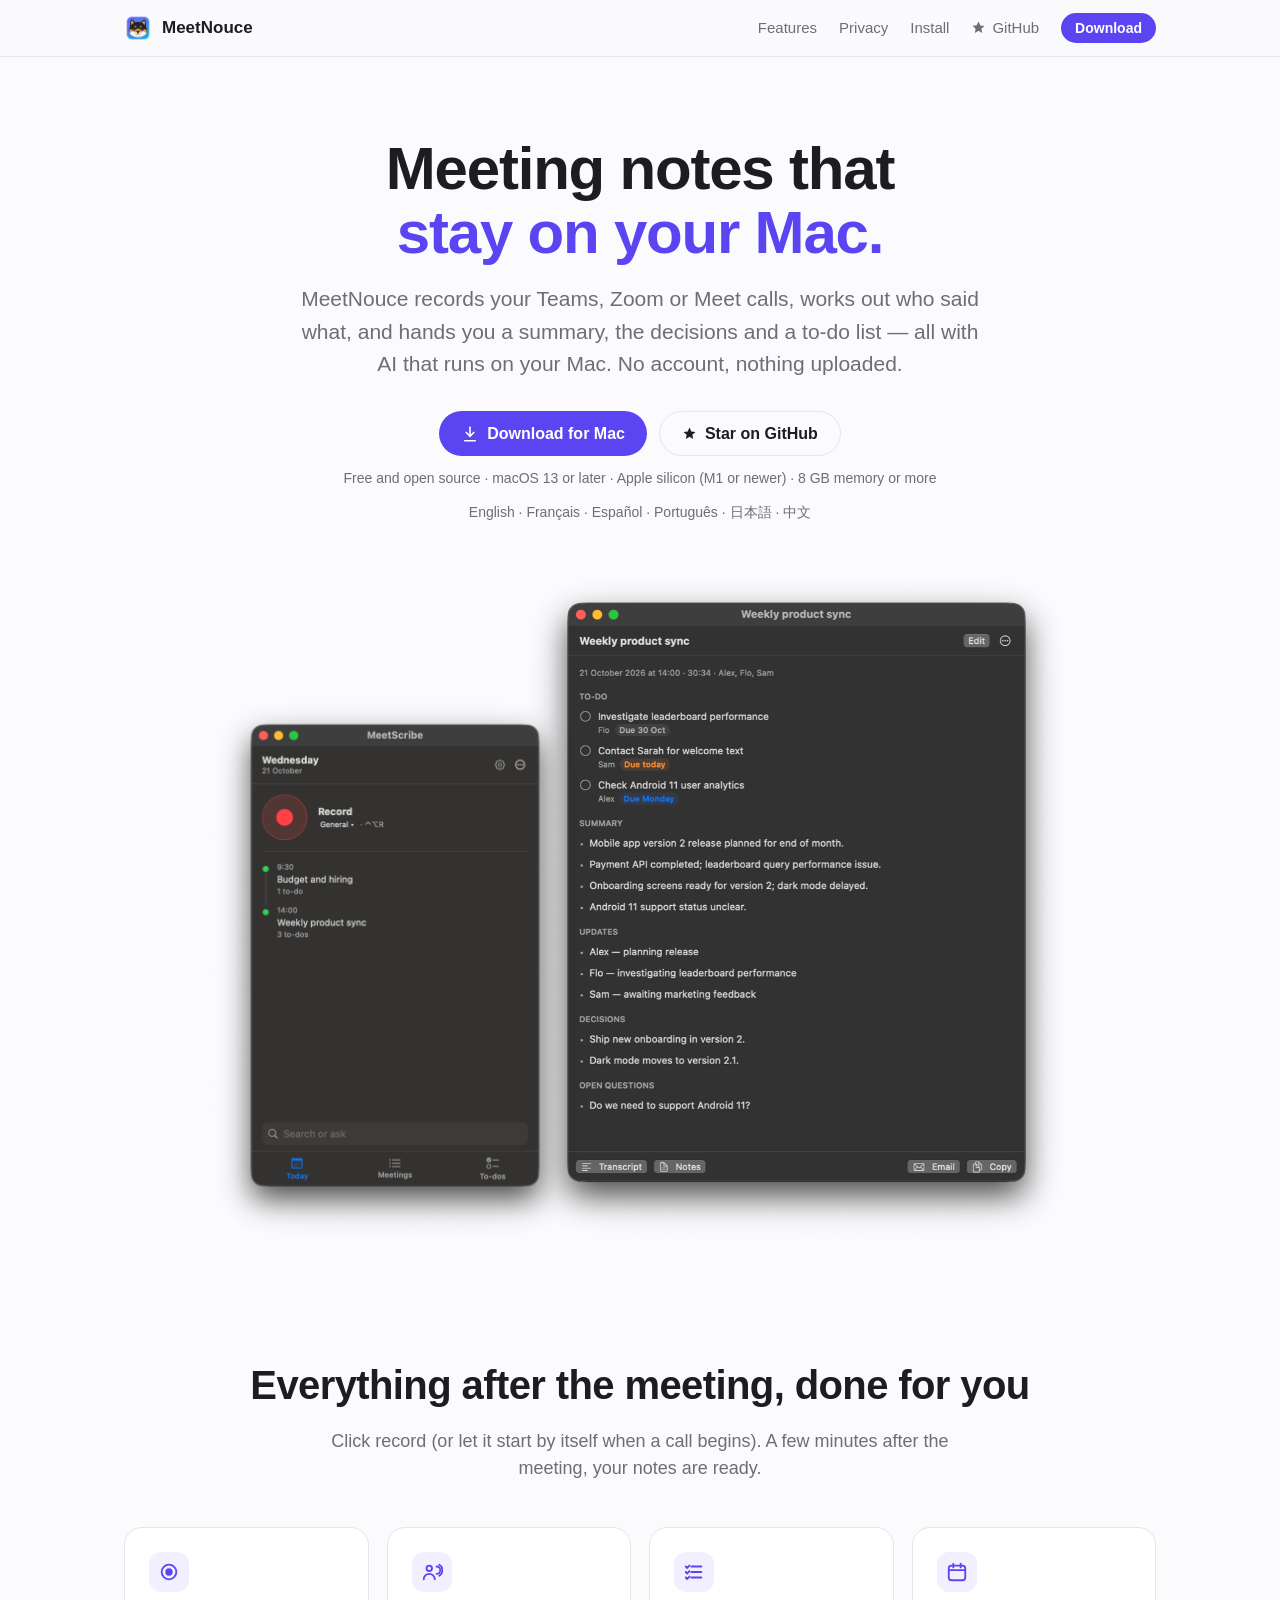
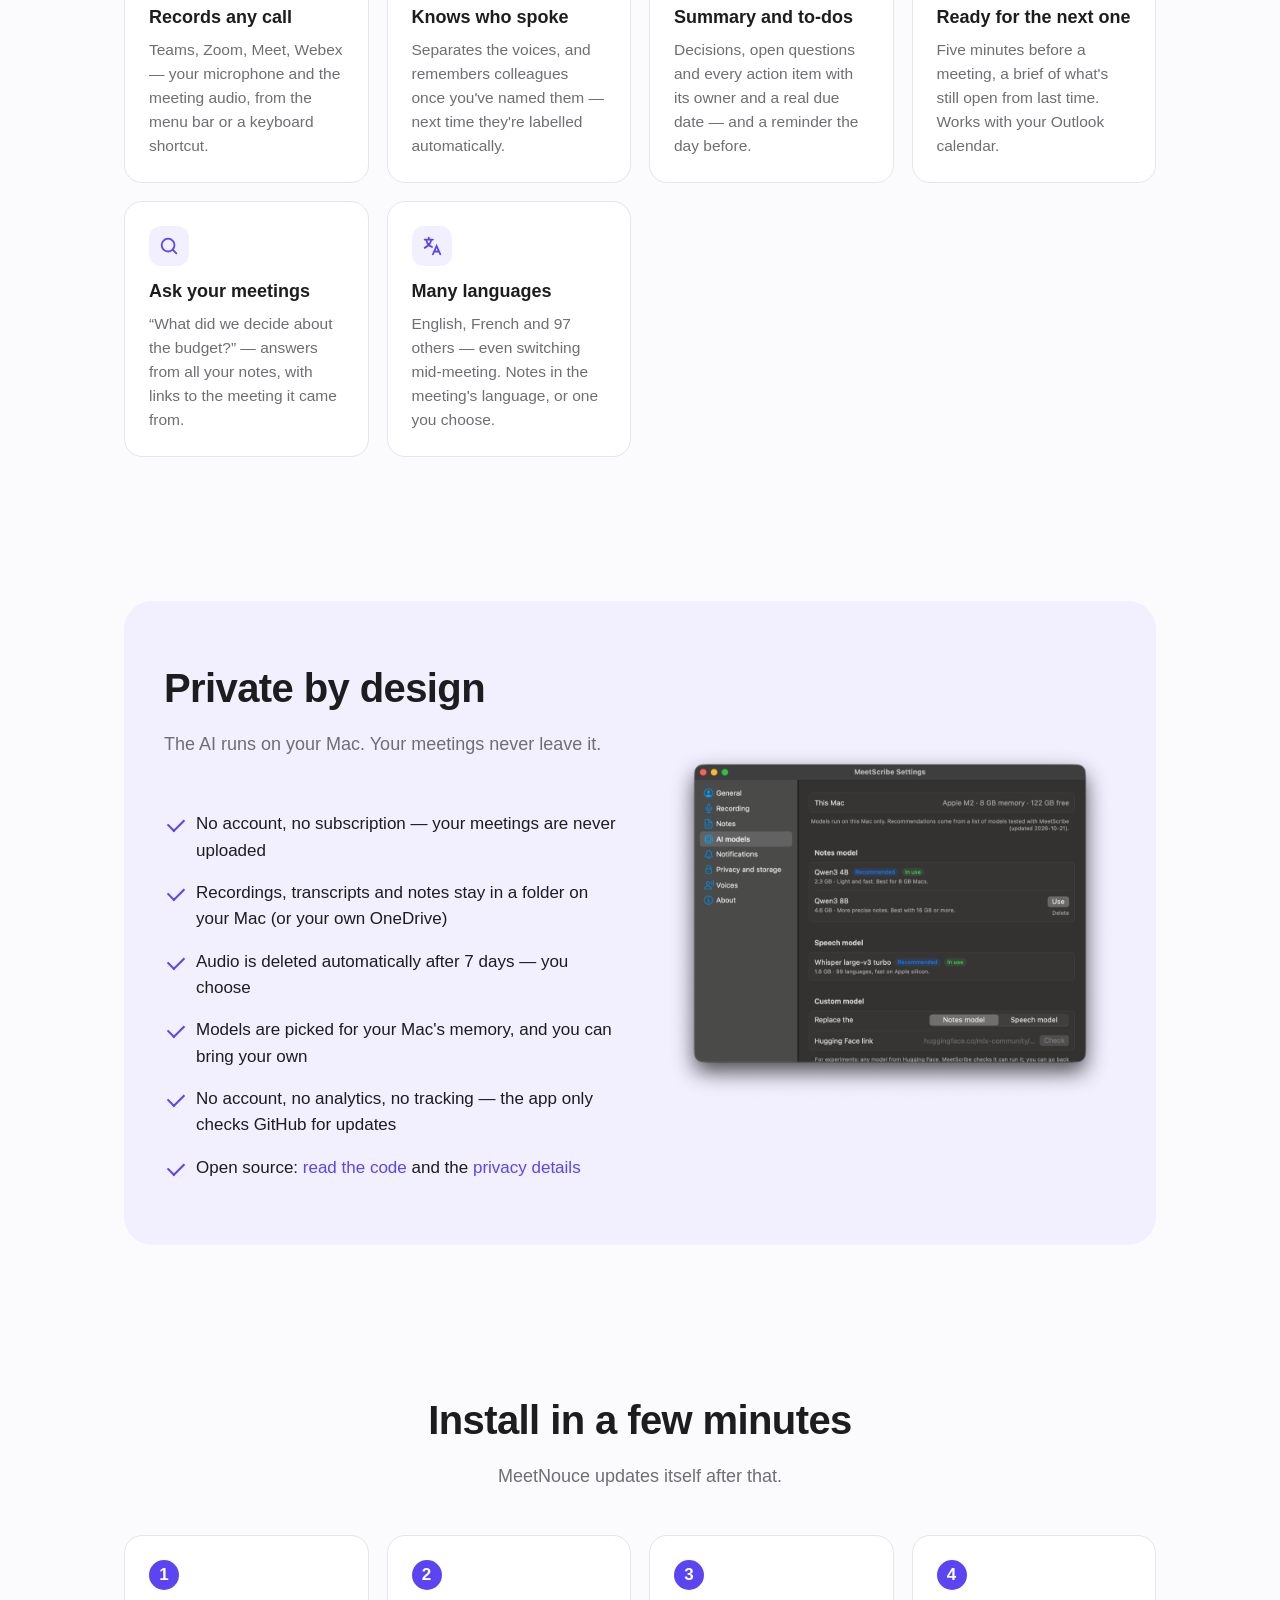
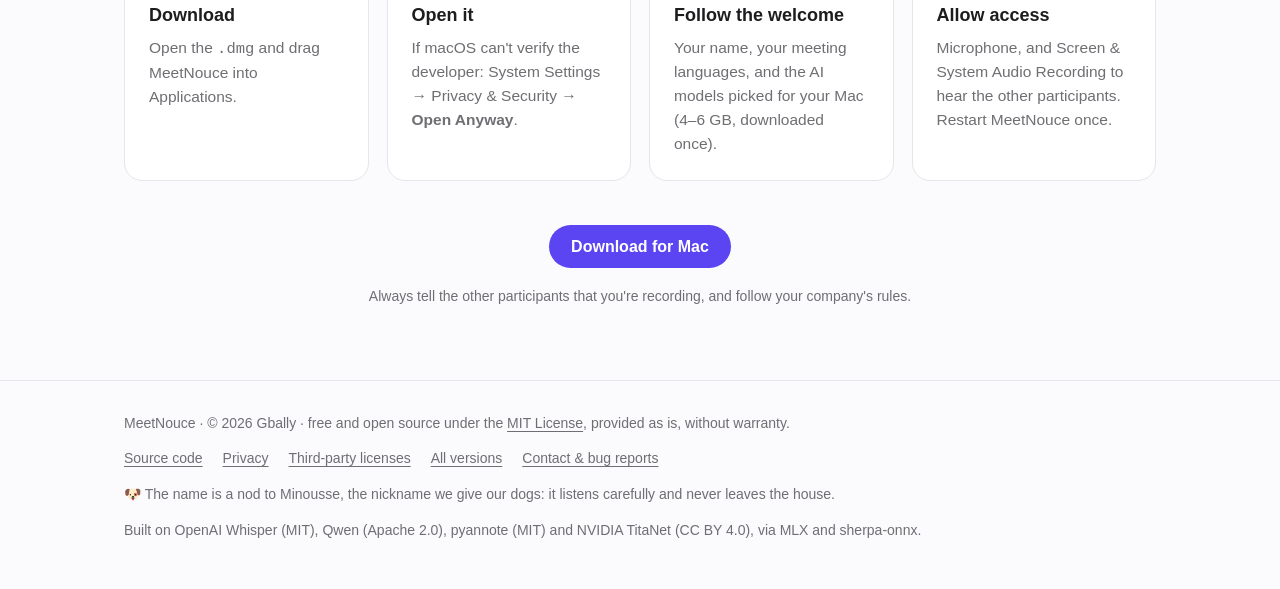
==== commit 47e0f4c5: "Rename MeetNouse to MeetNouce Everywhere people see it: app name and bundle (MeetNouce.app), menus, " ====
--- a/docs/index.html
+++ b/docs/index.html
@@ -3,10 +3,10 @@
 <head>
 <meta charset="utf-8">
 <meta name="viewport" content="width=device-width, initial-scale=1">
-<title>MeetNouse — meeting notes that stay on your Mac</title>
-<meta name="description" content="MeetNouse records your Teams, Zoom or Meet calls, transcribes them, recognises who spoke, and writes a summary with decisions and to-dos — all on your Mac.">
+<title>MeetNouce — meeting notes that stay on your Mac</title>
+<meta name="description" content="MeetNouce records your Teams, Zoom or Meet calls, transcribes them, recognises who spoke, and writes a summary with decisions and to-dos — all on your Mac.">
 <link rel="icon" href="img/icon.png">
-<meta property="og:title" content="MeetNouse — meeting notes that stay on your Mac">
+<meta property="og:title" content="MeetNouce — meeting notes that stay on your Mac">
 <meta property="og:description" content="Local AI meeting notes for macOS: transcript, speakers, summary and to-dos. Free, private, no account.">
 <meta property="og:image" content="img/meeting.png">
 <style>
@@ -92,7 +92,7 @@
 
 <nav>
   <div class="wrap">
-    <a class="brand" href="#"><img src="img/icon.png" alt="">MeetNouse</a>
+    <a class="brand" href="#"><img src="img/icon.png" alt="">MeetNouce</a>
     <div class="links">
       <a href="#features">Features</a>
       <a href="#privacy">Privacy</a>
@@ -106,7 +106,7 @@
 <header class="hero">
   <div class="wrap">
     <h1>Meeting notes that<br><span>stay on your Mac.</span></h1>
-    <p class="lead">MeetNouse records your Teams, Zoom or Meet calls, works out who said what, and hands you a
+    <p class="lead">MeetNouce records your Teams, Zoom or Meet calls, works out who said what, and hands you a
       summary, the decisions and a to-do list — all with AI that runs on your Mac. No account, nothing uploaded.</p>
     <div class="actions">
     <a class="btn dl" href="https://github.com/Gbally/MeetScribe-releases/releases/latest">
@@ -118,7 +118,7 @@
     <div class="meta">Free and open source · macOS 13 or later · Apple silicon (M1 or newer) · 8 GB memory or more</div>
     <div class="meta">English · Français · Español · Português · 日本語 · 中文</div>
     <div class="shots">
-      <img class="a" src="img/home.png" alt="MeetNouse menu bar window: a record button and today's meetings">
+      <img class="a" src="img/home.png" alt="MeetNouce menu bar window: a record button and today's meetings">
       <img class="b" src="img/meeting.png" alt="Meeting notes with to-dos, due dates, summary and decisions">
     </div>
   </div>
@@ -169,12 +169,12 @@
 <section id="install">
   <div class="wrap">
     <h2>Install in a few minutes</h2>
-    <p class="sub">MeetNouse updates itself after that.</p>
+    <p class="sub">MeetNouce updates itself after that.</p>
     <div class="steps">
-      <div class="card"><h3>Download</h3><p>Open the <code>.dmg</code> and drag MeetNouse into Applications.</p></div>
+      <div class="card"><h3>Download</h3><p>Open the <code>.dmg</code> and drag MeetNouce into Applications.</p></div>
       <div class="card"><h3>Open it</h3><p>If macOS can't verify the developer: System Settings → Privacy &amp; Security → <b>Open Anyway</b>.</p></div>
       <div class="card"><h3>Follow the welcome</h3><p>Your name, your meeting languages, and the AI models picked for your Mac (4–6 GB, downloaded once).</p></div>
-      <div class="card"><h3>Allow access</h3><p>Microphone, and Screen &amp; System Audio Recording to hear the other participants. Restart MeetNouse once.</p></div>
+      <div class="card"><h3>Allow access</h3><p>Microphone, and Screen &amp; System Audio Recording to hear the other participants. Restart MeetNouce once.</p></div>
     </div>
     <div class="cta" style="margin-top:44px">
       <a class="btn dl" href="https://github.com/Gbally/MeetScribe-releases/releases/latest"><span class="dl-text">Download for Mac</span></a>
@@ -186,7 +186,7 @@
 <footer>
   <div class="wrap">
     <div class="row">
-      <div>MeetNouse <span id="version"></span> · © 2026 Gbally · free and open source under the <a href="https://github.com/Gbally/MeetScribe-releases/blob/main/LICENSE">MIT License</a>, provided as is, without warranty.</div>
+      <div>MeetNouce <span id="version"></span> · © 2026 Gbally · free and open source under the <a href="https://github.com/Gbally/MeetScribe-releases/blob/main/LICENSE">MIT License</a>, provided as is, without warranty.</div>
     </div>
     <div class="row">
       <div class="links">
@@ -208,7 +208,7 @@
     .then(r => r.ok ? r.json() : Promise.reject())
     .then(info => {
       document.querySelectorAll("a.dl").forEach(a => { a.href = info.url; });
-      const label = "Download MeetNouse " + info.version;
+      const label = "Download MeetNouce " + info.version;
       document.getElementById("dl-label").textContent = label;
       document.querySelectorAll(".dl-text").forEach(s => { s.textContent = label; });
       document.getElementById("version").textContent = info.version;
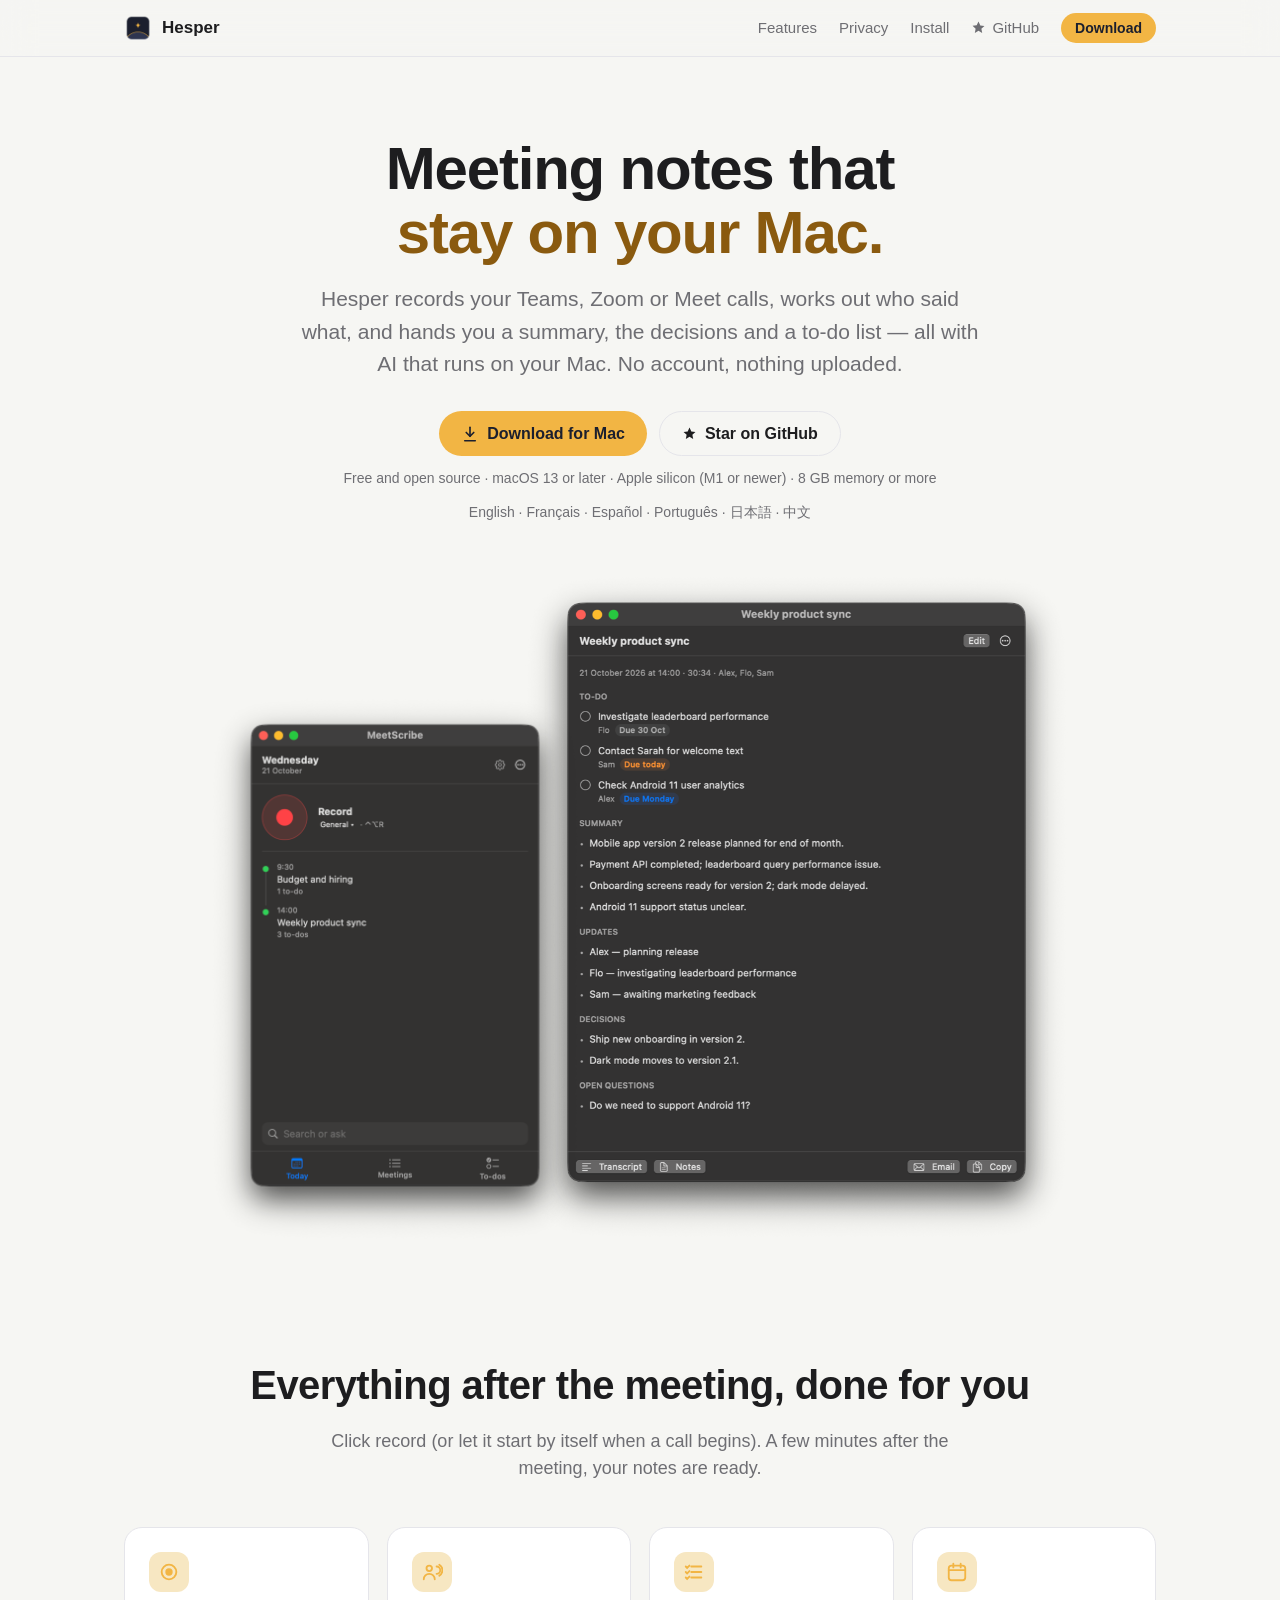
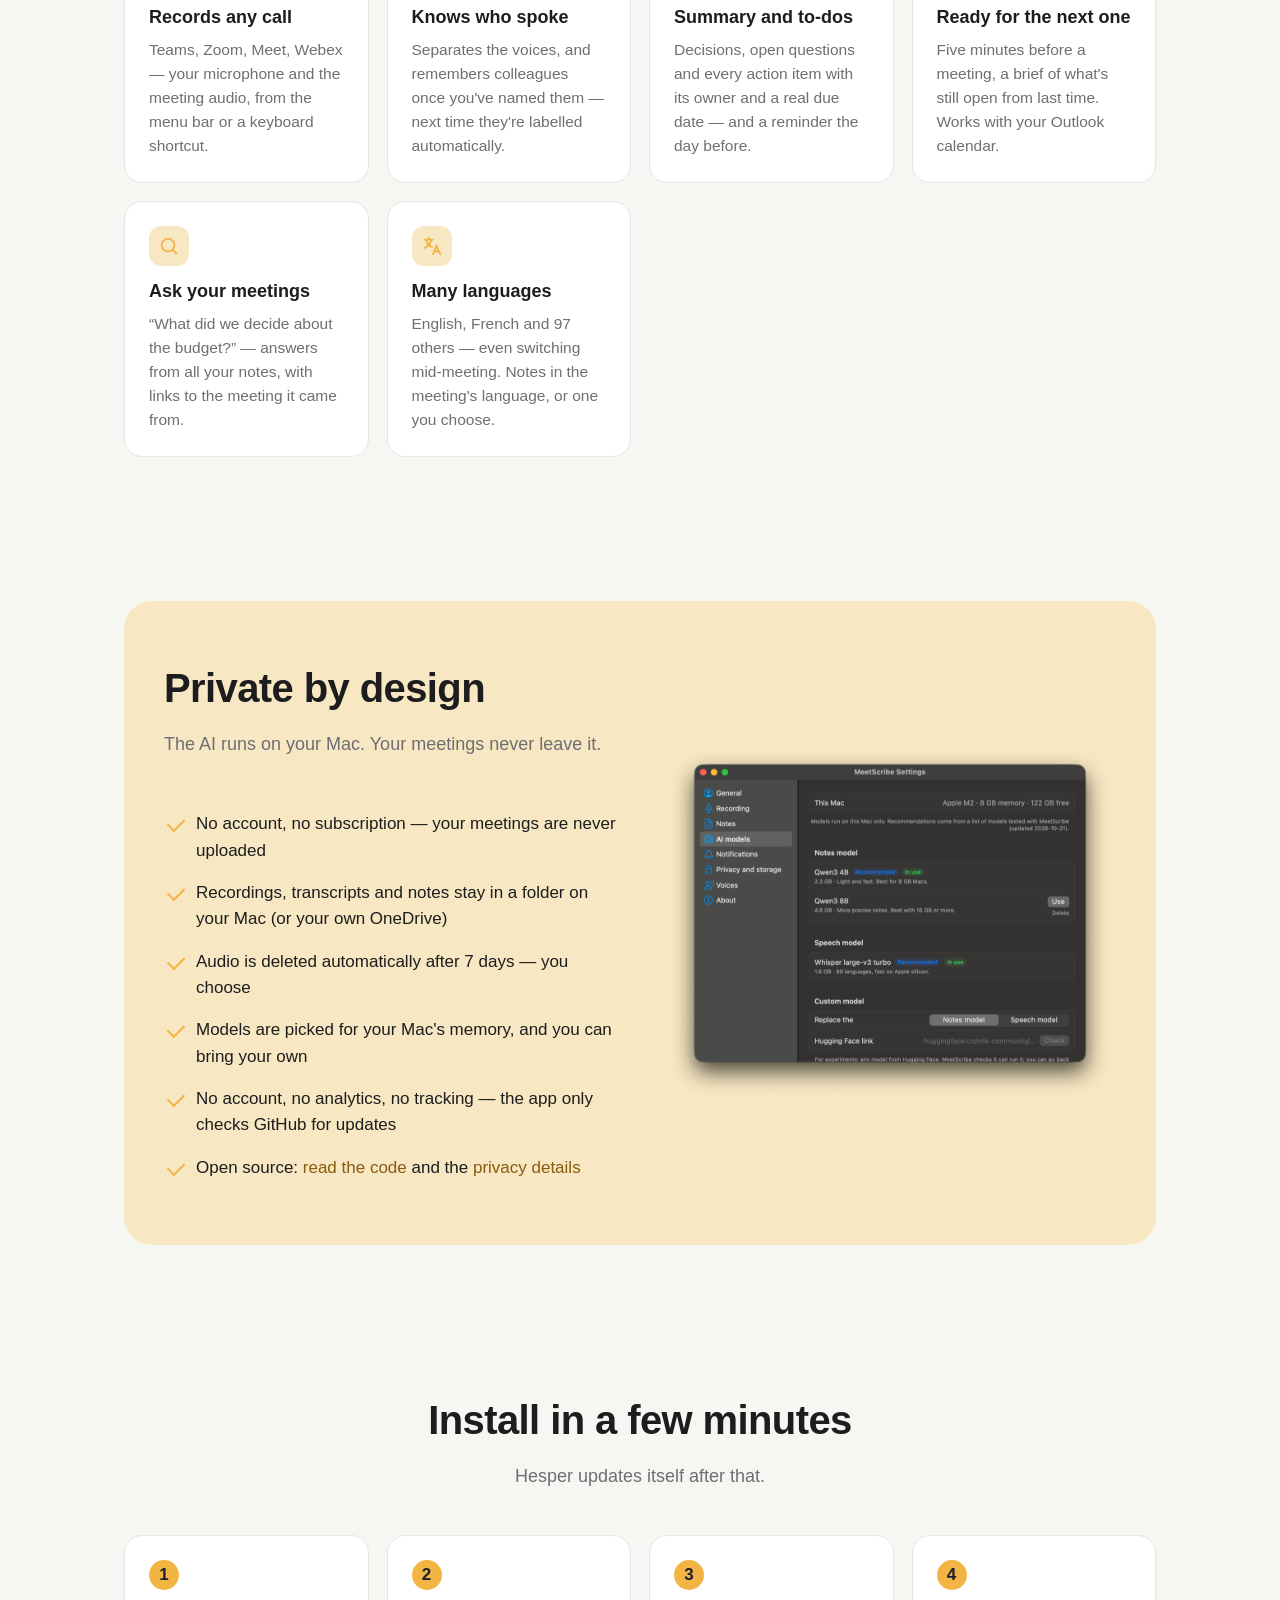
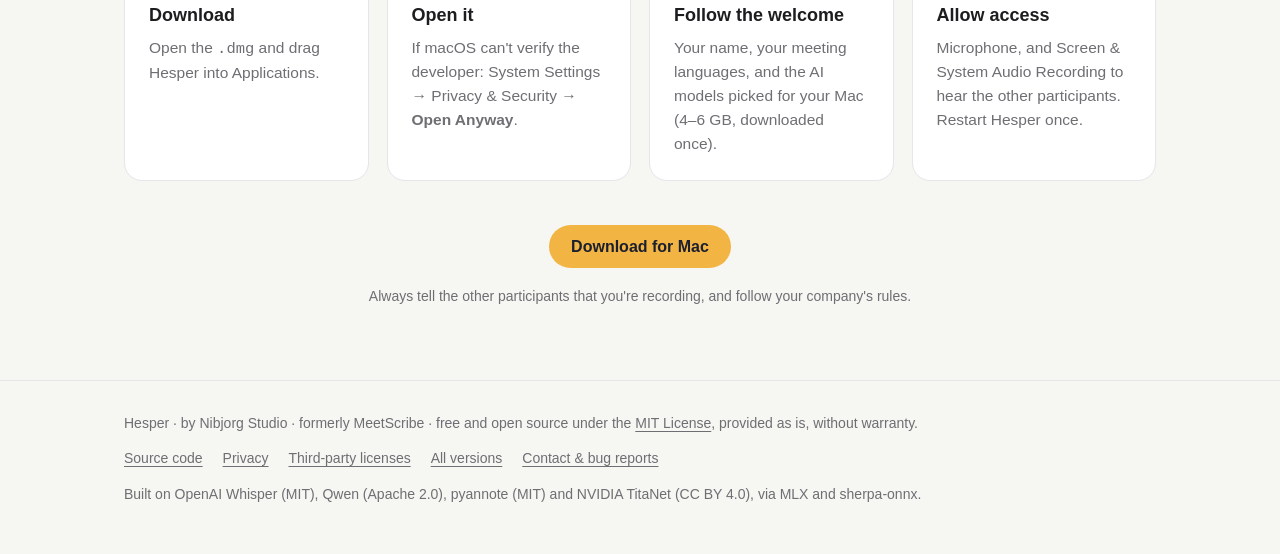
==== commit 5cdb2cdb: "MeetScribe is now Hesper (0.7.0): new brand and icons, full rename, first launch takes over MeetScri" ====
--- a/docs/index.html
+++ b/docs/index.html
@@ -3,20 +3,20 @@
 <head>
 <meta charset="utf-8">
 <meta name="viewport" content="width=device-width, initial-scale=1">
-<title>MeetNouce — meeting notes that stay on your Mac</title>
-<meta name="description" content="MeetNouce records your Teams, Zoom or Meet calls, transcribes them, recognises who spoke, and writes a summary with decisions and to-dos — all on your Mac.">
+<title>Hesper — private meeting notes, fully offline</title>
+<meta name="description" content="Hesper records your Teams, Zoom or Meet calls, transcribes them, recognises who spoke, and writes a summary with decisions and to-dos — all on your Mac.">
 <link rel="icon" href="img/icon.png">
-<meta property="og:title" content="MeetNouce — meeting notes that stay on your Mac">
+<meta property="og:title" content="Hesper — private meeting notes, fully offline">
 <meta property="og:description" content="Local AI meeting notes for macOS: transcript, speakers, summary and to-dos. Free, private, no account.">
 <meta property="og:image" content="img/meeting.png">
 <style>
   :root {
-    --bg: #fbfbfd; --surface: #ffffff; --text: #1d1d1f; --muted: #6e6e73; --line: #e5e5ea;
-    --accent: #5b45f2; --accent-text: #ffffff; --link: #5b45f2; --red: #e5484d; --tint: #f2f0ff;
+    --bg: #F6F6F3; --surface: #ffffff; --text: #1d1d1f; --muted: #6e6e73; --line: #e5e5ea;
+    --accent: #F2B544; --accent-text: #1B1F2E; --link: #8A5A0F; --red: #D93A3A; --tint: #F7E7C2;
   }
   @media (prefers-color-scheme: dark) {
-    :root { --bg: #0f0f12; --surface: #18181c; --text: #f5f5f7; --muted: #a1a1a6; --line: #2a2a30;
-            --accent: #6b57ff; --accent-text: #ffffff; --link: #a99cff; --tint: #1d1a33; }
+    :root { --bg: #1B1F2E; --surface: #232838; --text: #f2f2f4; --muted: #a9adbb; --line: #333a52;
+            --accent: #F2B544; --accent-text: #1B1F2E; --link: #F4C978; --tint: #2E3550; }
   }
   * { box-sizing: border-box; }
   html { scroll-behavior: smooth; }
@@ -92,13 +92,13 @@
 
 <nav>
   <div class="wrap">
-    <a class="brand" href="#"><img src="img/icon.png" alt="">MeetNouce</a>
+    <a class="brand" href="#"><img src="img/icon.png" alt="">Hesper</a>
     <div class="links">
       <a href="#features">Features</a>
       <a href="#privacy">Privacy</a>
       <a href="#install">Install</a>
-      <a href="https://github.com/Gbally/MeetScribe-releases"><svg width="15" height="15" viewBox="0 0 24 24" fill="currentColor"><path d="M12 2.5l2.9 6.1 6.6.8-4.9 4.6 1.3 6.6L12 17.3l-5.9 3.3 1.3-6.6-4.9-4.6 6.6-.8z"/></svg> GitHub</a>
-      <a class="btn small dl" href="https://github.com/Gbally/MeetScribe-releases/releases/latest">Download</a>
+      <a href="https://github.com/Gbally/Hesper"><svg width="15" height="15" viewBox="0 0 24 24" fill="currentColor"><path d="M12 2.5l2.9 6.1 6.6.8-4.9 4.6 1.3 6.6L12 17.3l-5.9 3.3 1.3-6.6-4.9-4.6 6.6-.8z"/></svg> GitHub</a>
+      <a class="btn small dl" href="https://github.com/Gbally/Hesper/releases/latest">Download</a>
     </div>
   </div>
 </nav>
@@ -106,19 +106,19 @@
 <header class="hero">
   <div class="wrap">
     <h1>Meeting notes that<br><span>stay on your Mac.</span></h1>
-    <p class="lead">MeetNouce records your Teams, Zoom or Meet calls, works out who said what, and hands you a
+    <p class="lead">Hesper records your Teams, Zoom or Meet calls, works out who said what, and hands you a
       summary, the decisions and a to-do list — all with AI that runs on your Mac. No account, nothing uploaded.</p>
     <div class="actions">
-    <a class="btn dl" href="https://github.com/Gbally/MeetScribe-releases/releases/latest">
+    <a class="btn dl" href="https://github.com/Gbally/Hesper/releases/latest">
       <svg width="18" height="18" viewBox="0 0 24 24" fill="none" stroke="currentColor" stroke-width="2.2" stroke-linecap="round" stroke-linejoin="round"><path d="M12 3v12"/><path d="m7 10 5 5 5-5"/><path d="M5 21h14"/></svg>
       <span id="dl-label">Download for Mac</span>
     </a>
-    <a class="btn ghost" href="https://github.com/Gbally/MeetScribe-releases"><svg width="15" height="15" viewBox="0 0 24 24" fill="currentColor"><path d="M12 2.5l2.9 6.1 6.6.8-4.9 4.6 1.3 6.6L12 17.3l-5.9 3.3 1.3-6.6-4.9-4.6 6.6-.8z"/></svg> Star on GitHub</a>
+    <a class="btn ghost" href="https://github.com/Gbally/Hesper"><svg width="15" height="15" viewBox="0 0 24 24" fill="currentColor"><path d="M12 2.5l2.9 6.1 6.6.8-4.9 4.6 1.3 6.6L12 17.3l-5.9 3.3 1.3-6.6-4.9-4.6 6.6-.8z"/></svg> Star on GitHub</a>
     </div>
     <div class="meta">Free and open source · macOS 13 or later · Apple silicon (M1 or newer) · 8 GB memory or more</div>
     <div class="meta">English · Français · Español · Português · 日本語 · 中文</div>
     <div class="shots">
-      <img class="a" src="img/home.png" alt="MeetNouce menu bar window: a record button and today's meetings">
+      <img class="a" src="img/home.png" alt="Hesper menu bar window: a record button and today's meetings">
       <img class="b" src="img/meeting.png" alt="Meeting notes with to-dos, due dates, summary and decisions">
     </div>
   </div>
@@ -158,7 +158,7 @@
           <li>Audio is deleted automatically after 7 days — you choose</li>
           <li>Models are picked for your Mac's memory, and you can bring your own</li>
           <li>No account, no analytics, no tracking — the app only checks GitHub for updates</li>
-          <li>Open source: <a href="https://github.com/Gbally/MeetScribe-releases">read the code</a> and the <a href="https://github.com/Gbally/MeetScribe-releases/blob/main/PRIVACY.md">privacy details</a></li>
+          <li>Open source: <a href="https://github.com/Gbally/Hesper">read the code</a> and the <a href="https://github.com/Gbally/Hesper/blob/main/PRIVACY.md">privacy details</a></li>
         </ul>
       </div>
       <img src="img/models.png" alt="Settings: AI models recommended for this Mac">
@@ -169,15 +169,15 @@
 <section id="install">
   <div class="wrap">
     <h2>Install in a few minutes</h2>
-    <p class="sub">MeetNouce updates itself after that.</p>
+    <p class="sub">Hesper updates itself after that.</p>
     <div class="steps">
-      <div class="card"><h3>Download</h3><p>Open the <code>.dmg</code> and drag MeetNouce into Applications.</p></div>
+      <div class="card"><h3>Download</h3><p>Open the <code>.dmg</code> and drag Hesper into Applications.</p></div>
       <div class="card"><h3>Open it</h3><p>If macOS can't verify the developer: System Settings → Privacy &amp; Security → <b>Open Anyway</b>.</p></div>
       <div class="card"><h3>Follow the welcome</h3><p>Your name, your meeting languages, and the AI models picked for your Mac (4–6 GB, downloaded once).</p></div>
-      <div class="card"><h3>Allow access</h3><p>Microphone, and Screen &amp; System Audio Recording to hear the other participants. Restart MeetNouce once.</p></div>
+      <div class="card"><h3>Allow access</h3><p>Microphone, and Screen &amp; System Audio Recording to hear the other participants. Restart Hesper once.</p></div>
     </div>
     <div class="cta" style="margin-top:44px">
-      <a class="btn dl" href="https://github.com/Gbally/MeetScribe-releases/releases/latest"><span class="dl-text">Download for Mac</span></a>
+      <a class="btn dl" href="https://github.com/Gbally/Hesper/releases/latest"><span class="dl-text">Download for Mac</span></a>
       <p class="note">Always tell the other participants that you're recording, and follow your company's rules.</p>
     </div>
   </div>
@@ -186,29 +186,28 @@
 <footer>
   <div class="wrap">
     <div class="row">
-      <div>MeetNouce <span id="version"></span> · © 2026 Gbally · free and open source under the <a href="https://github.com/Gbally/MeetScribe-releases/blob/main/LICENSE">MIT License</a>, provided as is, without warranty.</div>
+      <div>Hesper <span id="version"></span> · by Nibjorg Studio · formerly MeetScribe · free and open source under the <a href="https://github.com/Gbally/Hesper/blob/main/LICENSE">MIT License</a>, provided as is, without warranty.</div>
     </div>
     <div class="row">
       <div class="links">
-        <a href="https://github.com/Gbally/MeetScribe-releases">Source code</a>
-        <a href="https://github.com/Gbally/MeetScribe-releases/blob/main/PRIVACY.md">Privacy</a>
-        <a href="https://github.com/Gbally/MeetScribe-releases/blob/main/THIRD_PARTY_NOTICES.md">Third-party licenses</a>
-        <a href="https://github.com/Gbally/MeetScribe-releases/releases">All versions</a>
-        <a href="https://github.com/Gbally/MeetScribe-releases/issues">Contact &amp; bug reports</a>
+        <a href="https://github.com/Gbally/Hesper">Source code</a>
+        <a href="https://github.com/Gbally/Hesper/blob/main/PRIVACY.md">Privacy</a>
+        <a href="https://github.com/Gbally/Hesper/blob/main/THIRD_PARTY_NOTICES.md">Third-party licenses</a>
+        <a href="https://github.com/Gbally/Hesper/releases">All versions</a>
+        <a href="https://github.com/Gbally/Hesper/issues">Contact &amp; bug reports</a>
       </div>
     </div>
-    <div>🐶 The name is a nod to Minousse, the nickname we give our dogs: it listens carefully and never leaves the house.</div>
     <div>Built on OpenAI Whisper (MIT), Qwen (Apache 2.0), pyannote (MIT) and NVIDIA TitaNet (CC BY 4.0), via MLX and sherpa-onnx.</div>
   </div>
 </footer>
 
 <script>
   // The download buttons point straight at the newest installer (latest.json is in the repo root).
-  fetch("https://raw.githubusercontent.com/Gbally/MeetScribe-releases/main/latest.json", { cache: "no-store" })
+  fetch("https://raw.githubusercontent.com/Gbally/Hesper/main/latest.json", { cache: "no-store" })
     .then(r => r.ok ? r.json() : Promise.reject())
     .then(info => {
       document.querySelectorAll("a.dl").forEach(a => { a.href = info.url; });
-      const label = "Download MeetNouce " + info.version;
+      const label = "Download Hesper " + info.version;
       document.getElementById("dl-label").textContent = label;
       document.querySelectorAll(".dl-text").forEach(s => { s.textContent = label; });
       document.getElementById("version").textContent = info.version;
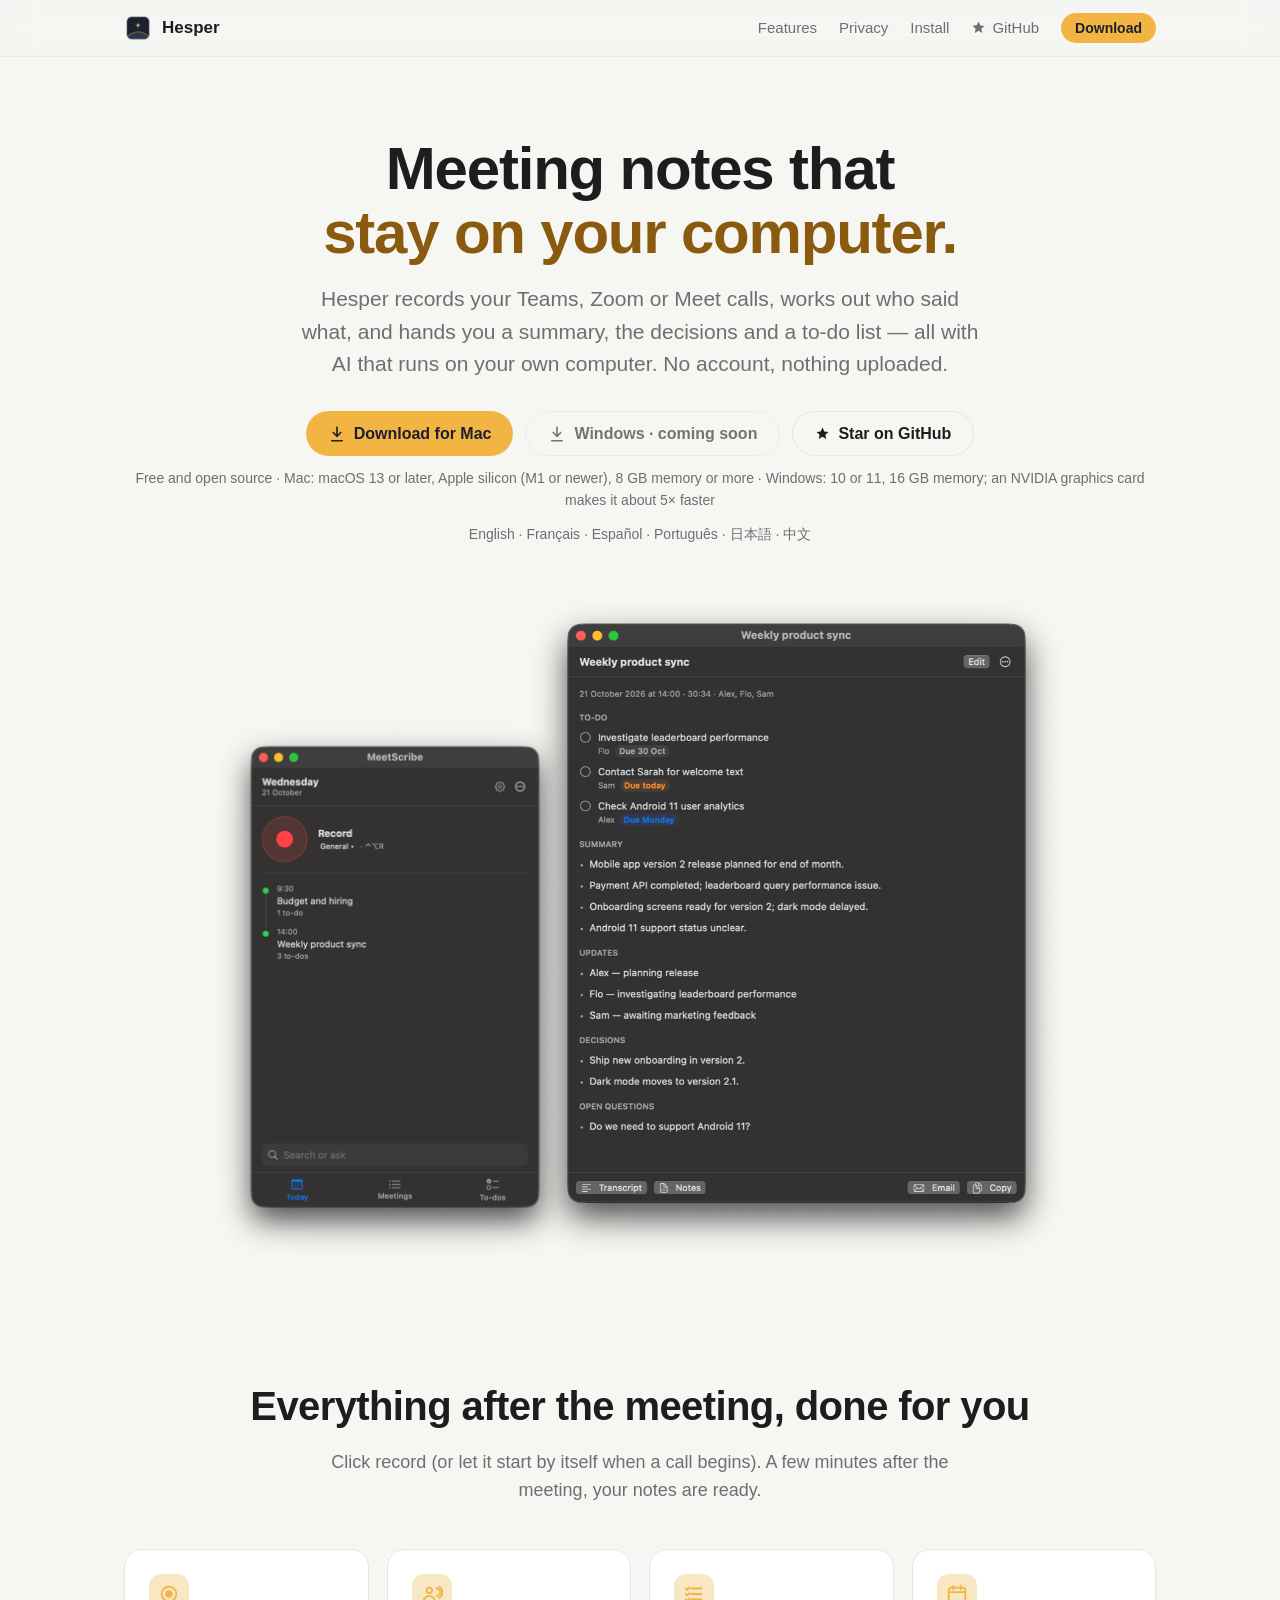
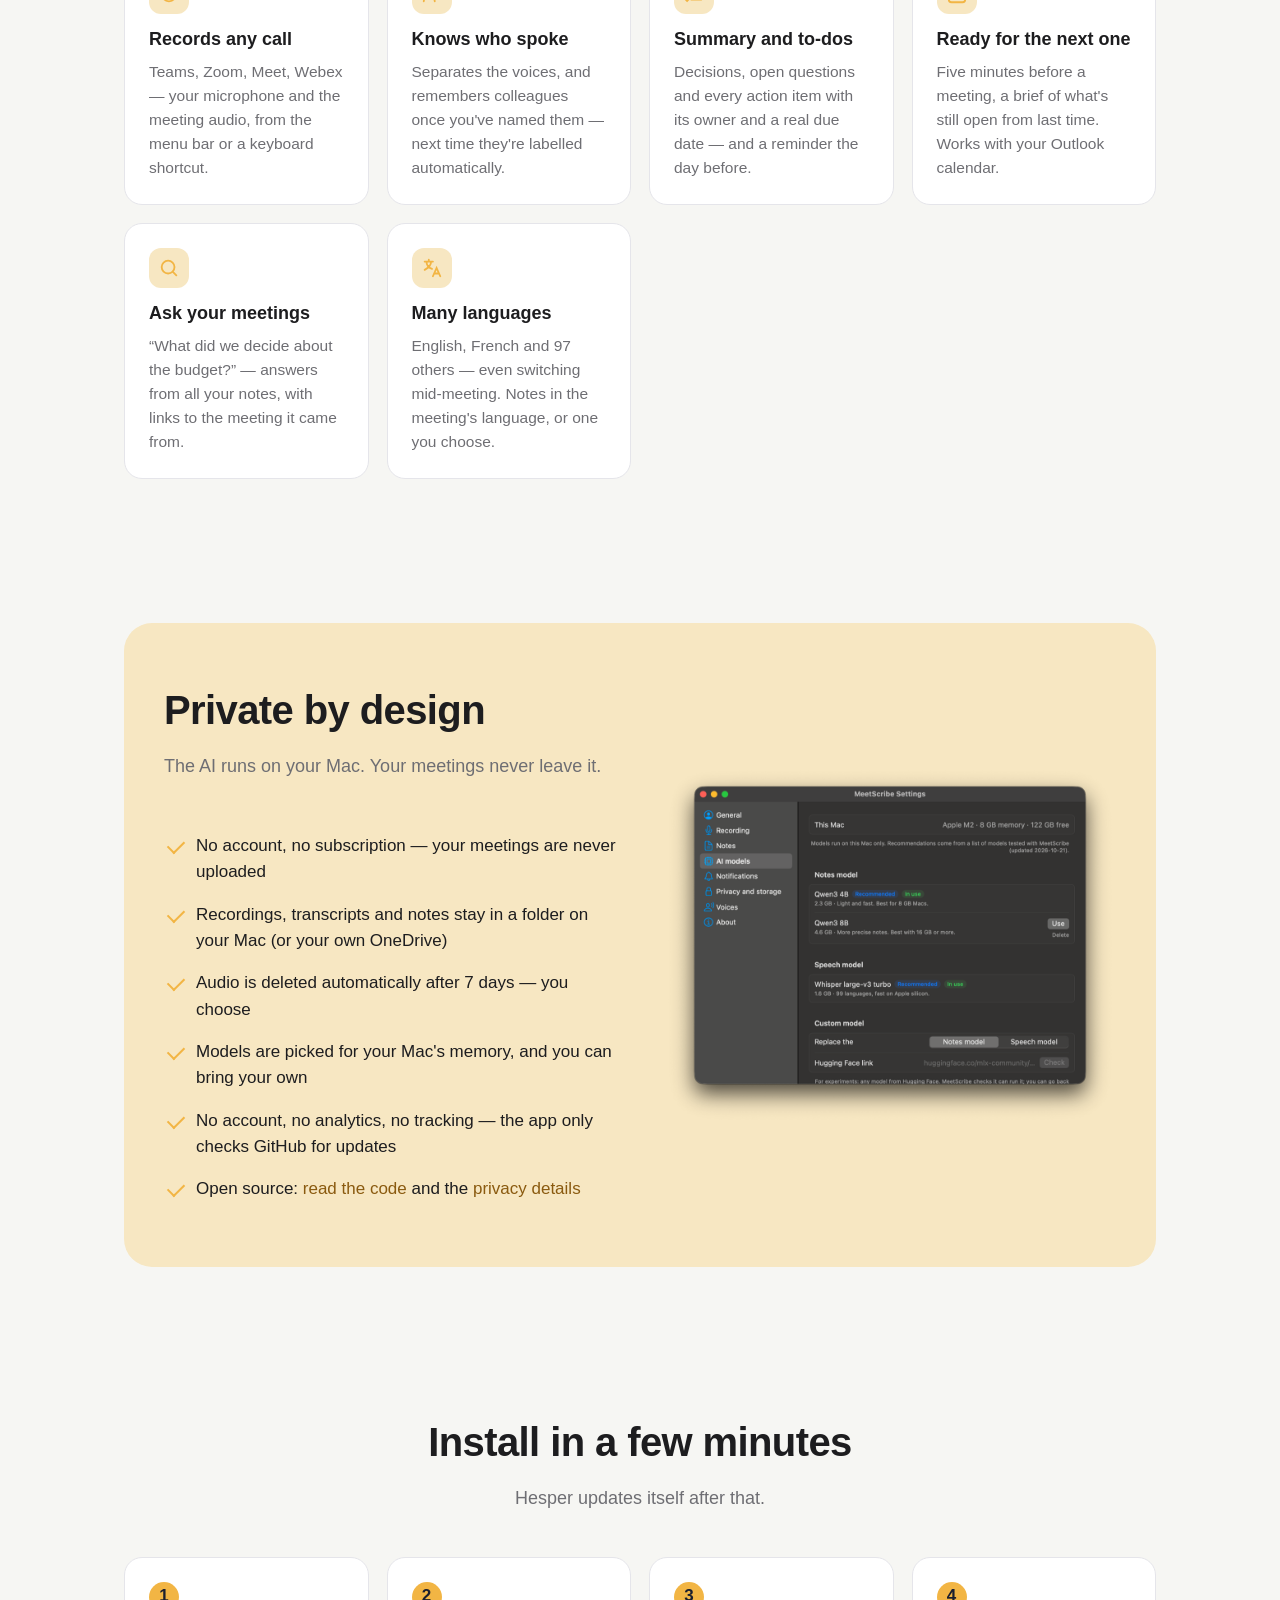
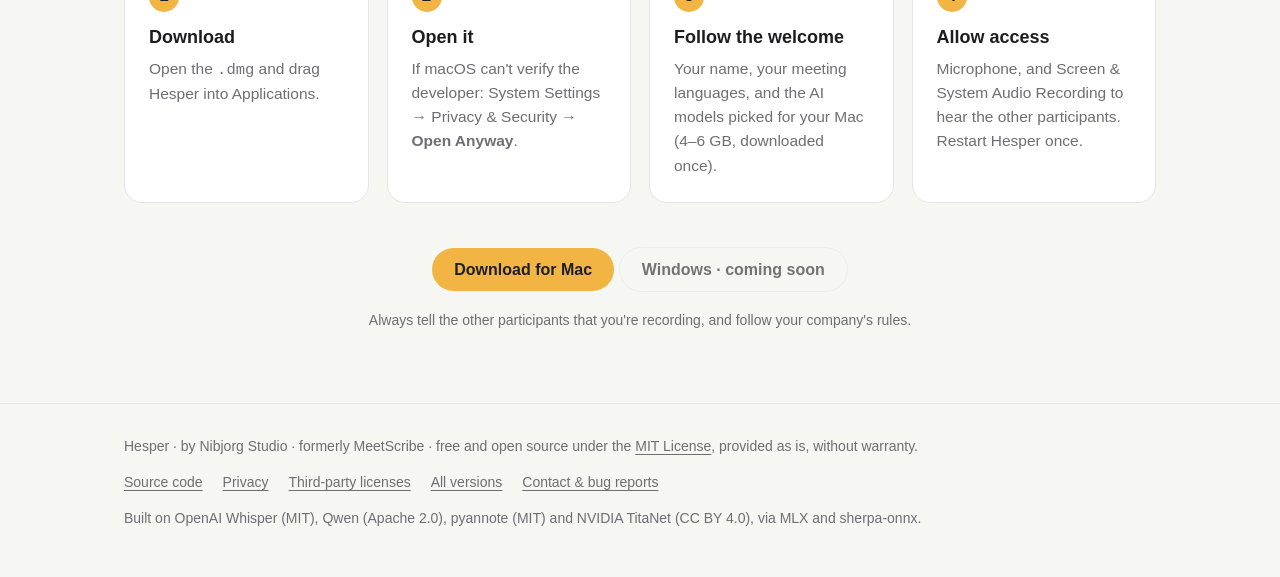
==== commit e81d3e0c: "Site: Mac and Windows downloads (Windows coming soon); Windows app brief (step C)" ====
--- a/docs/index.html
+++ b/docs/index.html
@@ -40,6 +40,11 @@
   .hero .actions { display: flex; gap: 12px; justify-content: center; flex-wrap: wrap; }
   .btn:hover { filter: brightness(1.08); }
   .btn.small { padding: 7px 14px; font-size: 14px; }
+  .btn.win { background: transparent; color: var(--text); border: 1px solid var(--line); }
+  .btn.win.primary, .btn.mac.secondary { order: -1; }
+  .btn.mac.secondary { background: transparent; color: var(--text); border: 1px solid var(--line); }
+  .btn.win.primary { background: var(--accent); color: var(--accent-text); border: 0; }
+  .btn.soon { opacity: .6; pointer-events: none; }
   header.hero { padding: 80px 0 40px; text-align: center; }
   .hero h1 { font-size: clamp(36px, 6vw, 60px); line-height: 1.07; letter-spacing: -0.02em; margin: 0 0 18px; }
   .hero h1 span { color: var(--link); }
@@ -98,24 +103,28 @@
       <a href="#privacy">Privacy</a>
       <a href="#install">Install</a>
       <a href="https://github.com/Gbally/Hesper"><svg width="15" height="15" viewBox="0 0 24 24" fill="currentColor"><path d="M12 2.5l2.9 6.1 6.6.8-4.9 4.6 1.3 6.6L12 17.3l-5.9 3.3 1.3-6.6-4.9-4.6 6.6-.8z"/></svg> GitHub</a>
-      <a class="btn small dl" href="https://github.com/Gbally/Hesper/releases/latest">Download</a>
+      <a class="btn small dl mac" href="https://github.com/Gbally/Hesper/releases/latest">Download</a>
     </div>
   </div>
 </nav>
 
 <header class="hero">
   <div class="wrap">
-    <h1>Meeting notes that<br><span>stay on your Mac.</span></h1>
+    <h1>Meeting notes that<br><span>stay on your computer.</span></h1>
     <p class="lead">Hesper records your Teams, Zoom or Meet calls, works out who said what, and hands you a
-      summary, the decisions and a to-do list — all with AI that runs on your Mac. No account, nothing uploaded.</p>
+      summary, the decisions and a to-do list — all with AI that runs on your own computer. No account, nothing uploaded.</p>
     <div class="actions">
-    <a class="btn dl" href="https://github.com/Gbally/Hesper/releases/latest">
+    <a class="btn dl mac" href="https://github.com/Gbally/Hesper/releases/latest">
       <svg width="18" height="18" viewBox="0 0 24 24" fill="none" stroke="currentColor" stroke-width="2.2" stroke-linecap="round" stroke-linejoin="round"><path d="M12 3v12"/><path d="m7 10 5 5 5-5"/><path d="M5 21h14"/></svg>
-      <span id="dl-label">Download for Mac</span>
+      <span class="dl-text mac">Download for Mac</span>
+    </a>
+    <a class="btn dl win soon" href="https://github.com/Gbally/Hesper/releases" aria-disabled="true">
+      <svg width="18" height="18" viewBox="0 0 24 24" fill="none" stroke="currentColor" stroke-width="2.2" stroke-linecap="round" stroke-linejoin="round"><path d="M12 3v12"/><path d="m7 10 5 5 5-5"/><path d="M5 21h14"/></svg>
+      <span class="dl-text win">Windows · coming soon</span>
     </a>
     <a class="btn ghost" href="https://github.com/Gbally/Hesper"><svg width="15" height="15" viewBox="0 0 24 24" fill="currentColor"><path d="M12 2.5l2.9 6.1 6.6.8-4.9 4.6 1.3 6.6L12 17.3l-5.9 3.3 1.3-6.6-4.9-4.6 6.6-.8z"/></svg> Star on GitHub</a>
     </div>
-    <div class="meta">Free and open source · macOS 13 or later · Apple silicon (M1 or newer) · 8 GB memory or more</div>
+    <div class="meta">Free and open source · Mac: macOS 13 or later, Apple silicon (M1 or newer), 8 GB memory or more · Windows: 10 or 11, 16 GB memory; an NVIDIA graphics card makes it about 5× faster</div>
     <div class="meta">English · Français · Español · Português · 日本語 · 中文</div>
     <div class="shots">
       <img class="a" src="img/home.png" alt="Hesper menu bar window: a record button and today's meetings">
@@ -177,7 +186,8 @@
       <div class="card"><h3>Allow access</h3><p>Microphone, and Screen &amp; System Audio Recording to hear the other participants. Restart Hesper once.</p></div>
     </div>
     <div class="cta" style="margin-top:44px">
-      <a class="btn dl" href="https://github.com/Gbally/Hesper/releases/latest"><span class="dl-text">Download for Mac</span></a>
+      <a class="btn dl mac" href="https://github.com/Gbally/Hesper/releases/latest"><span class="dl-text mac">Download for Mac</span></a>
+      <a class="btn dl win soon" href="https://github.com/Gbally/Hesper/releases" aria-disabled="true"><span class="dl-text win">Windows · coming soon</span></a>
       <p class="note">Always tell the other participants that you're recording, and follow your company's rules.</p>
     </div>
   </div>
@@ -202,17 +212,25 @@
 </footer>
 
 <script>
-  // The download buttons point straight at the newest installer (latest.json is in the repo root).
-  fetch("https://raw.githubusercontent.com/Gbally/Hesper/main/latest.json", { cache: "no-store" })
-    .then(r => r.ok ? r.json() : Promise.reject())
-    .then(info => {
-      document.querySelectorAll("a.dl").forEach(a => { a.href = info.url; });
-      const label = "Download Hesper " + info.version;
-      document.getElementById("dl-label").textContent = label;
-      document.querySelectorAll(".dl-text").forEach(s => { s.textContent = label; });
-      document.getElementById("version").textContent = info.version;
-    })
-    .catch(() => {});
+  // The download buttons point straight at the newest installers: latest.json (Mac) and
+  // latest-windows.json (Windows) in the repo root. No Windows installer yet: "coming soon".
+  const raw = "https://raw.githubusercontent.com/Gbally/Hesper/main/";
+  const onWindows = /Windows/i.test(navigator.userAgent);
+  const get = f => fetch(raw + f, { cache: "no-store" }).then(r => r.ok ? r.json() : Promise.reject());
+  get("latest.json").then(info => {
+    document.querySelectorAll("a.dl.mac").forEach(a => { a.href = info.url; });
+    document.querySelectorAll(".dl-text.mac").forEach(s => { s.textContent = "Download for Mac · " + info.version; });
+    document.getElementById("version").textContent = info.version;
+  }).catch(() => {});
+  get("latest-windows.json").then(info => {
+    document.querySelectorAll("a.dl.win").forEach(a => { a.href = info.url; a.classList.remove("soon"); a.removeAttribute("aria-disabled"); });
+    document.querySelectorAll(".dl-text.win").forEach(s => { s.textContent = "Download for Windows · " + info.version; });
+    if (onWindows) {  // the visitor's own system first
+      document.querySelectorAll("a.dl.win:not(.small)").forEach(a => a.classList.add("primary"));
+      document.querySelectorAll("a.dl.mac:not(.small)").forEach(a => a.classList.add("secondary"));
+      document.querySelectorAll("nav a.dl").forEach(a => { a.href = info.url; });
+    }
+  }).catch(() => {});
 </script>
 </body>
 </html>
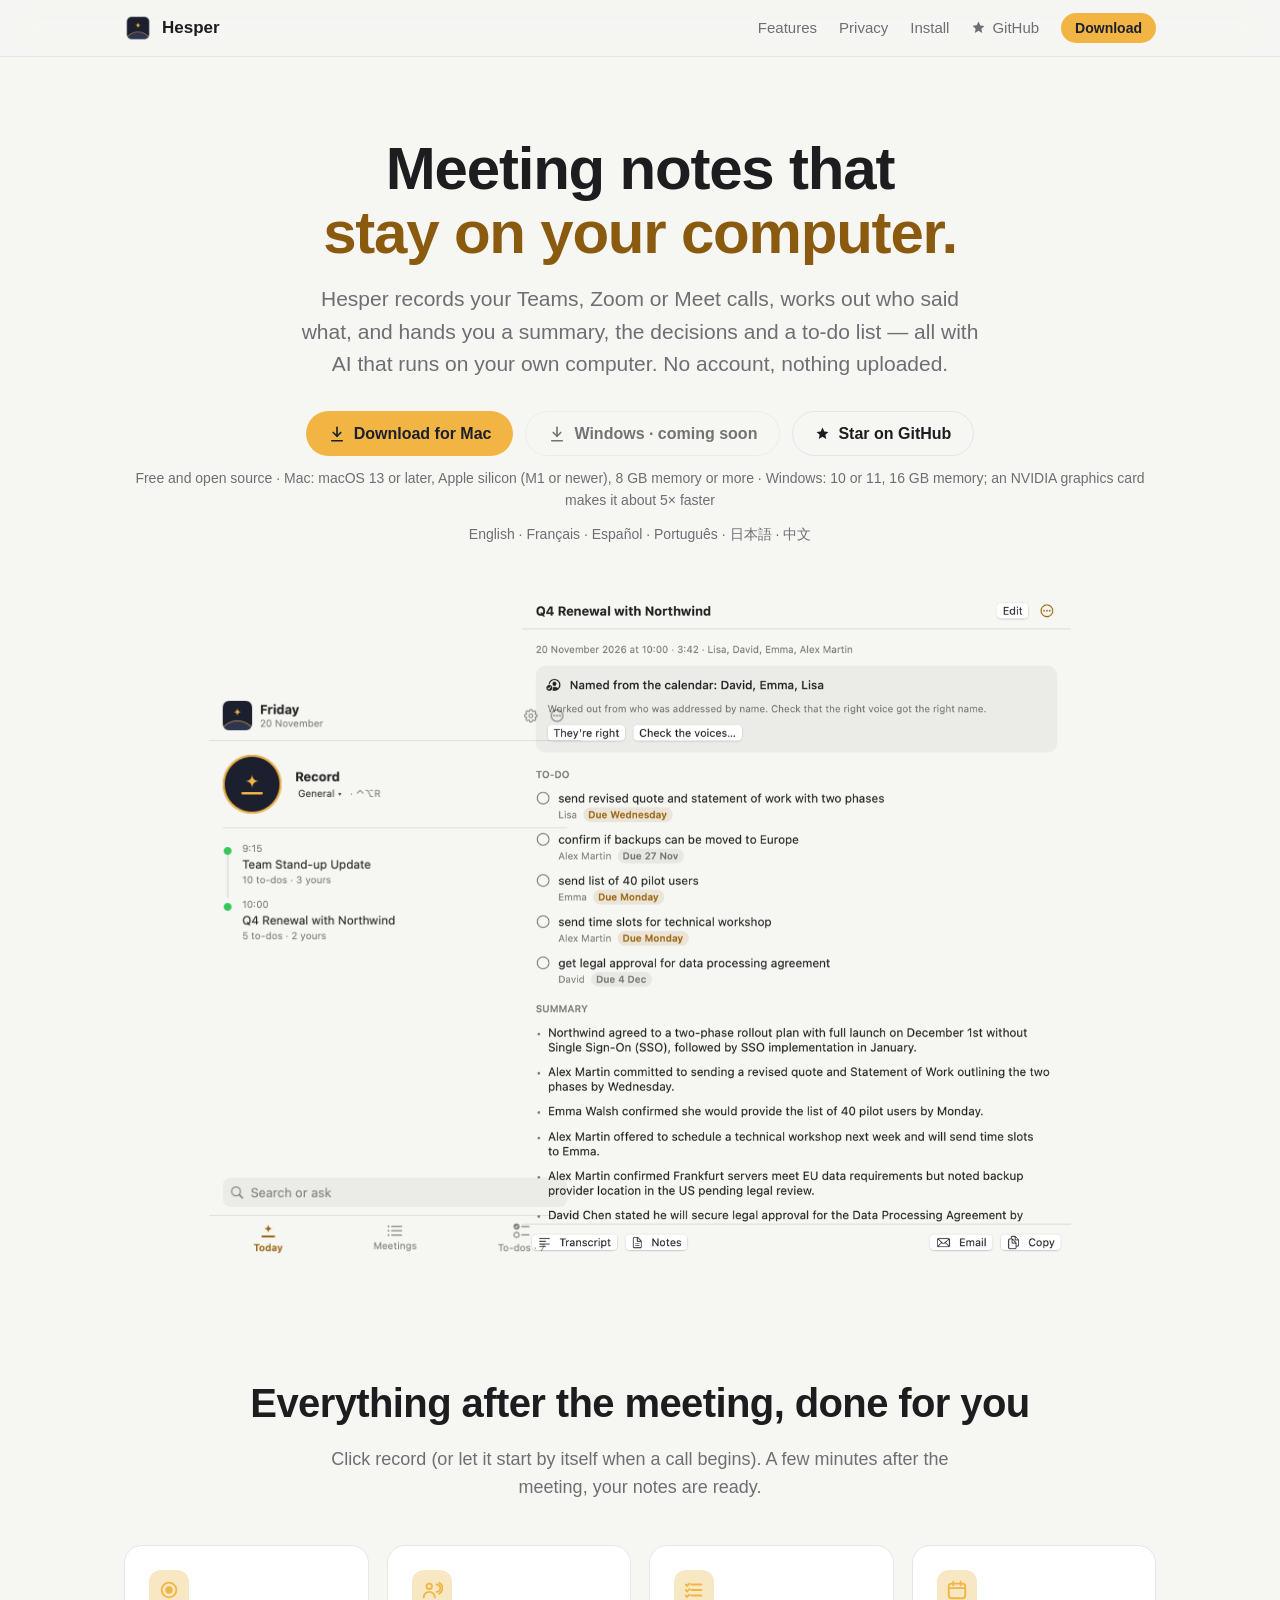
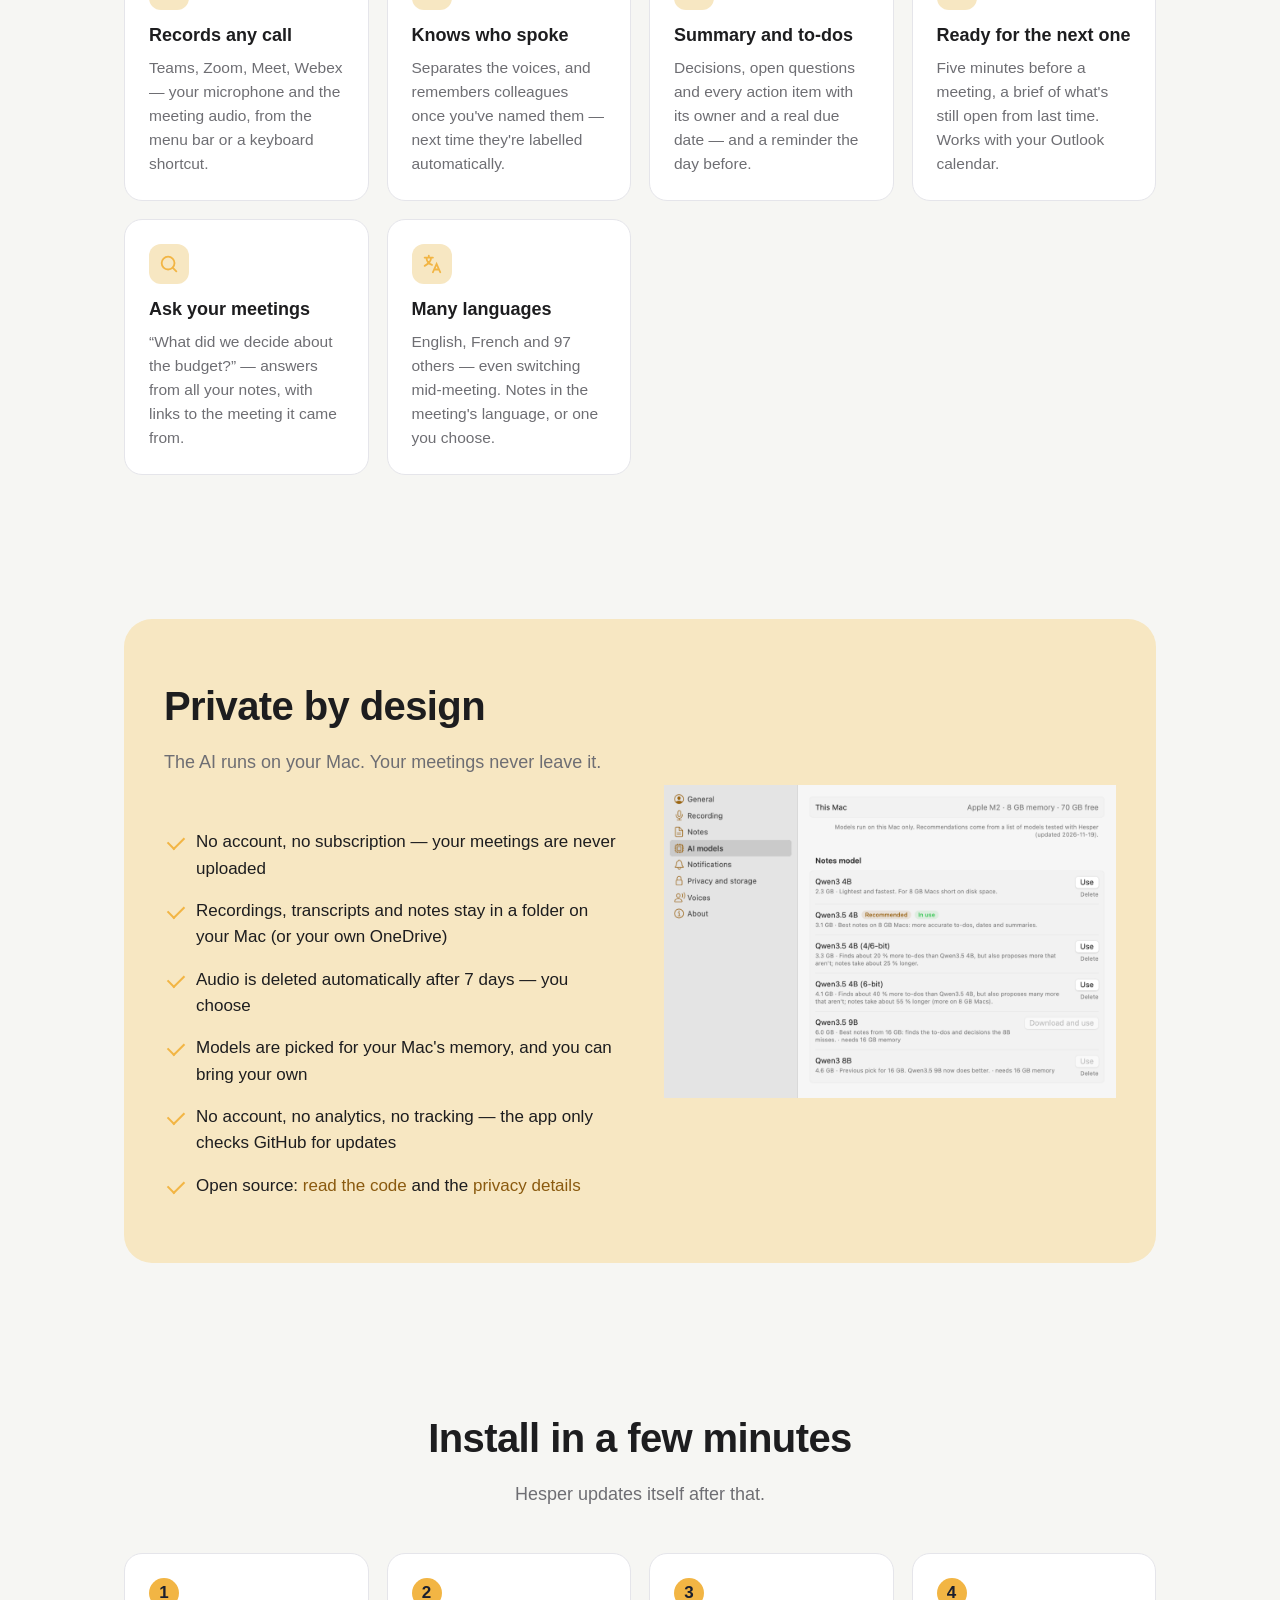
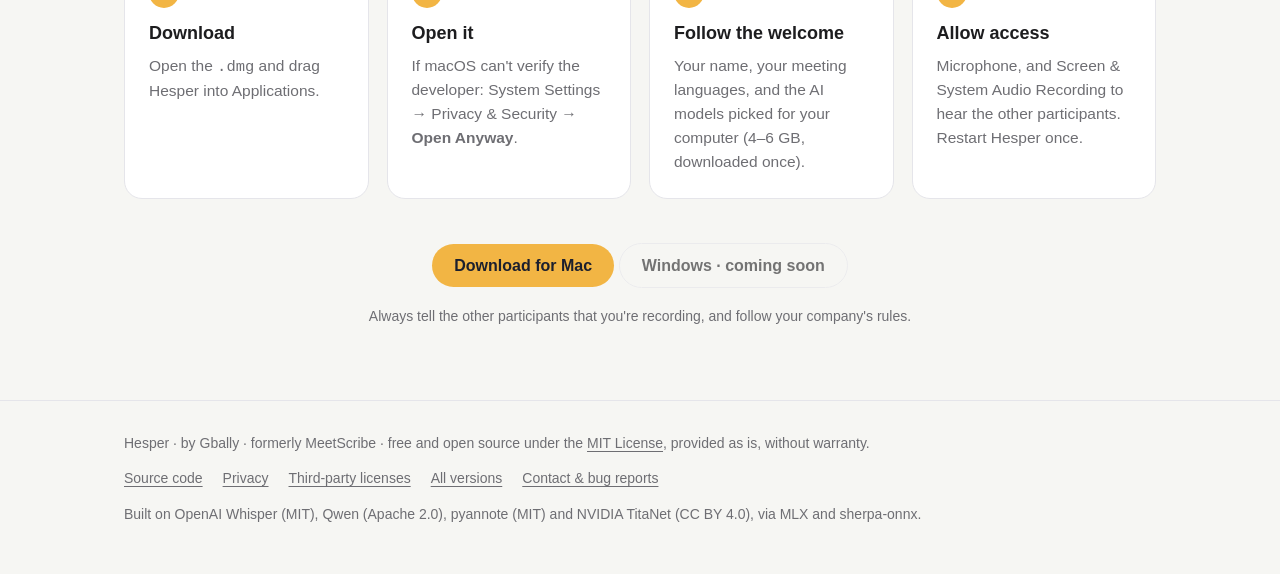
==== commit 9d79f1ae: "README and site: Windows download, new Hesper screenshots, by Gbally" ====
--- a/docs/index.html
+++ b/docs/index.html
@@ -182,7 +182,7 @@
     <div class="steps">
       <div class="card"><h3>Download</h3><p>Open the <code>.dmg</code> and drag Hesper into Applications.</p></div>
       <div class="card"><h3>Open it</h3><p>If macOS can't verify the developer: System Settings → Privacy &amp; Security → <b>Open Anyway</b>.</p></div>
-      <div class="card"><h3>Follow the welcome</h3><p>Your name, your meeting languages, and the AI models picked for your Mac (4–6 GB, downloaded once).</p></div>
+      <div class="card"><h3>Follow the welcome</h3><p>Your name, your meeting languages, and the AI models picked for your computer (4–6 GB, downloaded once).</p></div>
       <div class="card"><h3>Allow access</h3><p>Microphone, and Screen &amp; System Audio Recording to hear the other participants. Restart Hesper once.</p></div>
     </div>
     <div class="cta" style="margin-top:44px">
@@ -196,7 +196,7 @@
 <footer>
   <div class="wrap">
     <div class="row">
-      <div>Hesper <span id="version"></span> · by Nibjorg Studio · formerly MeetScribe · free and open source under the <a href="https://github.com/Gbally/Hesper/blob/main/LICENSE">MIT License</a>, provided as is, without warranty.</div>
+      <div>Hesper <span id="version"></span> · by Gbally · formerly MeetScribe · free and open source under the <a href="https://github.com/Gbally/Hesper/blob/main/LICENSE">MIT License</a>, provided as is, without warranty.</div>
     </div>
     <div class="row">
       <div class="links">
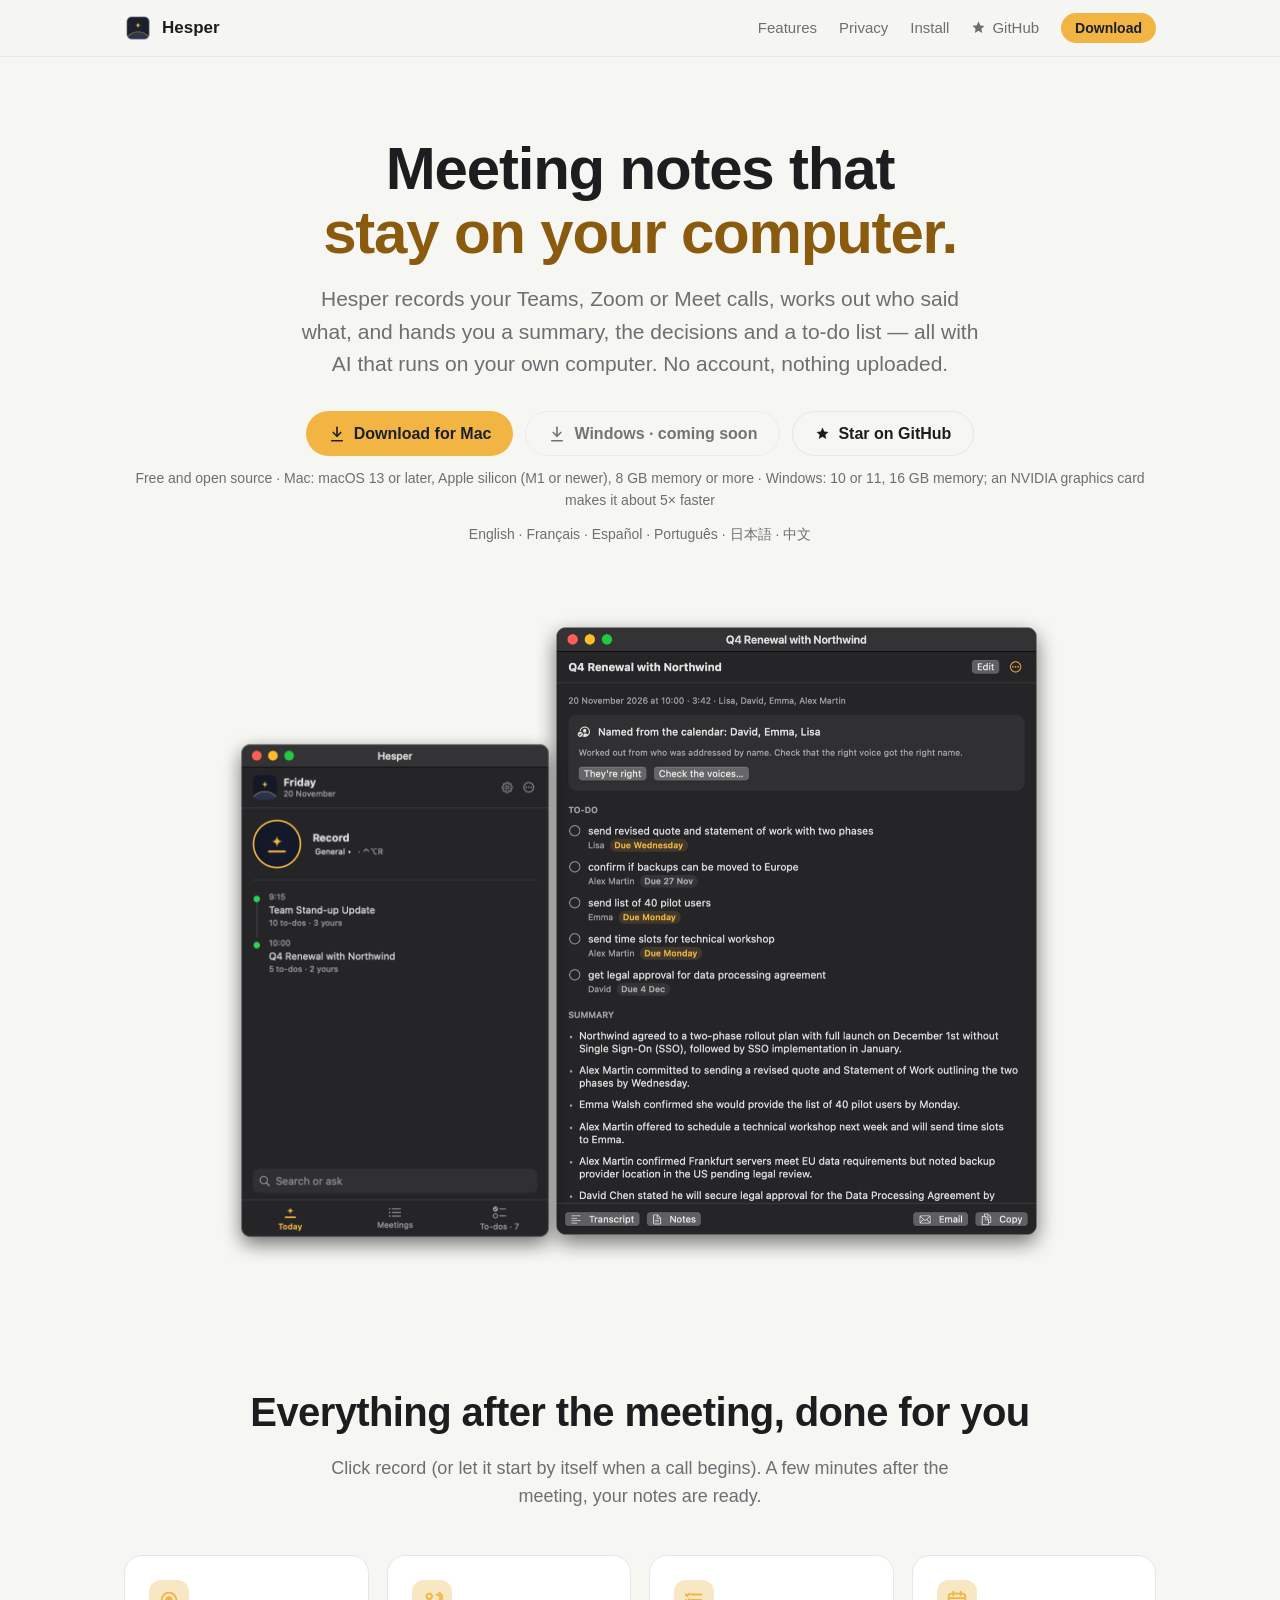
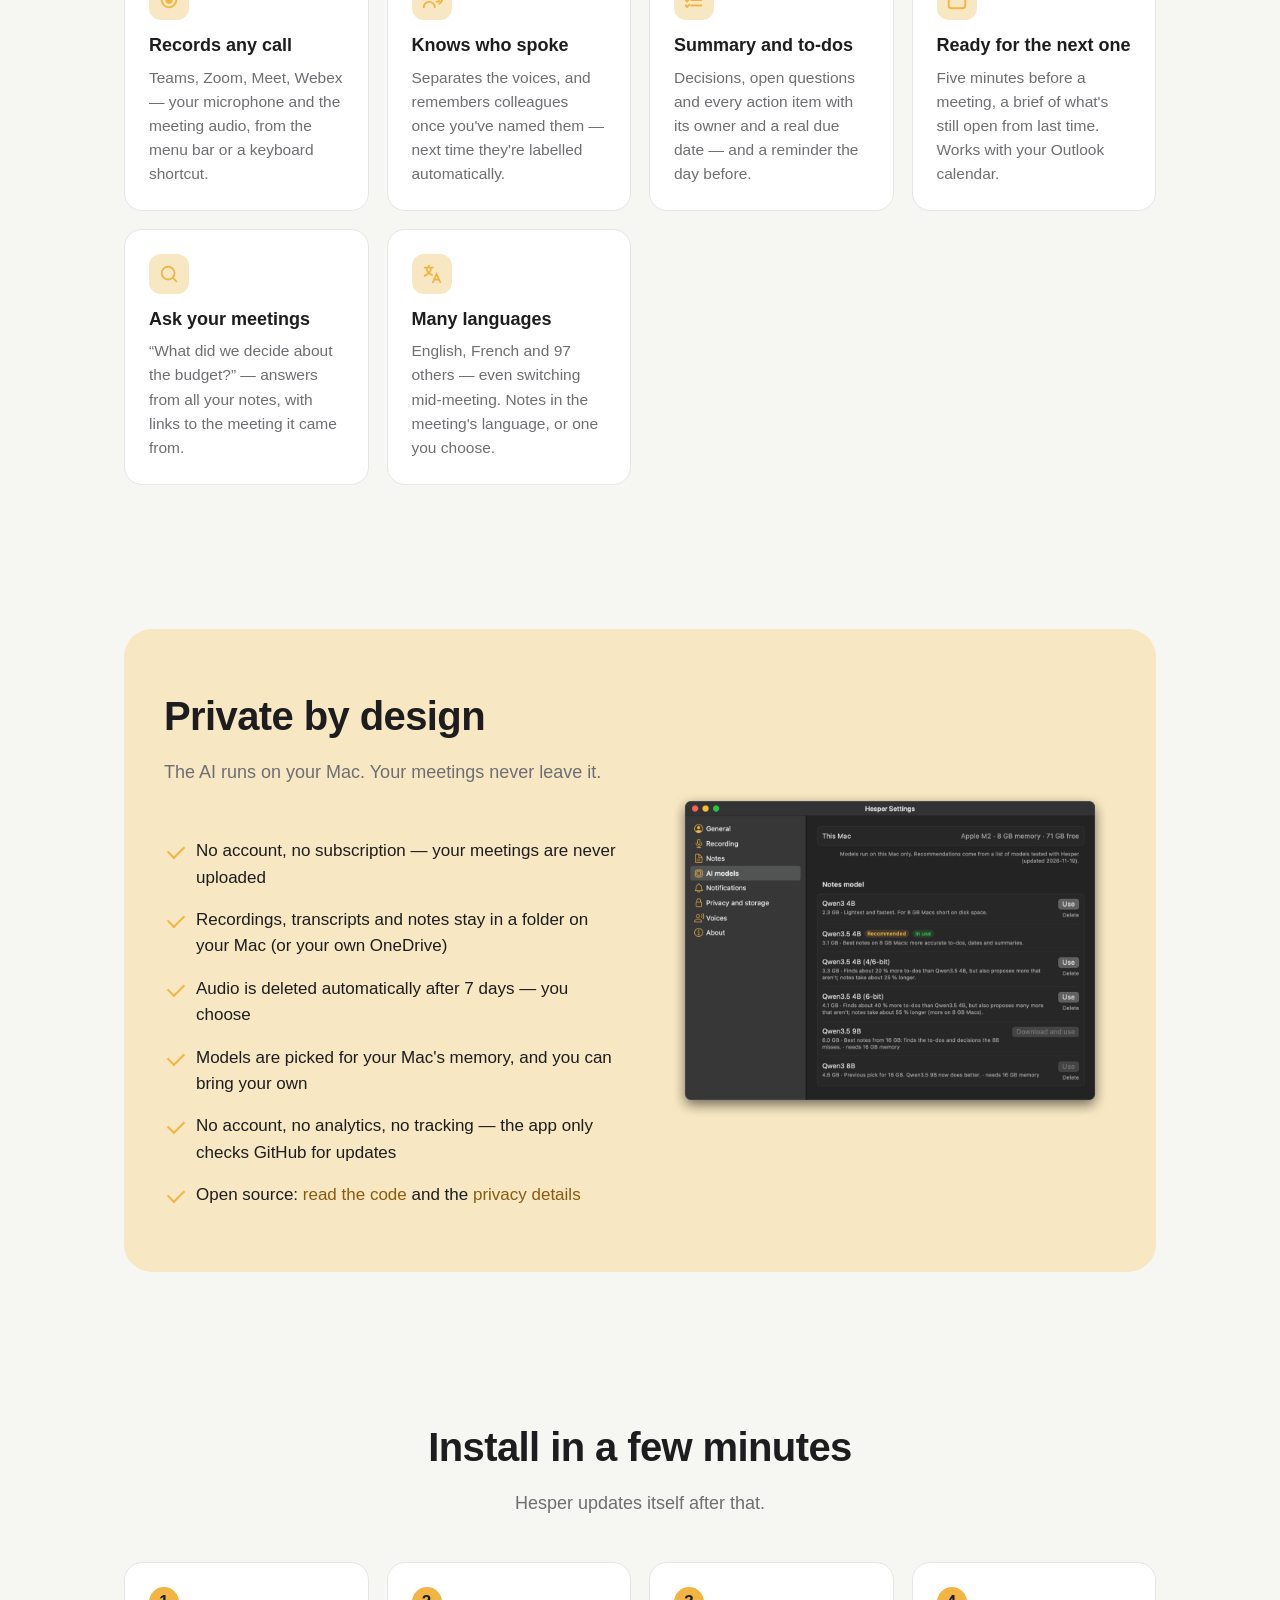
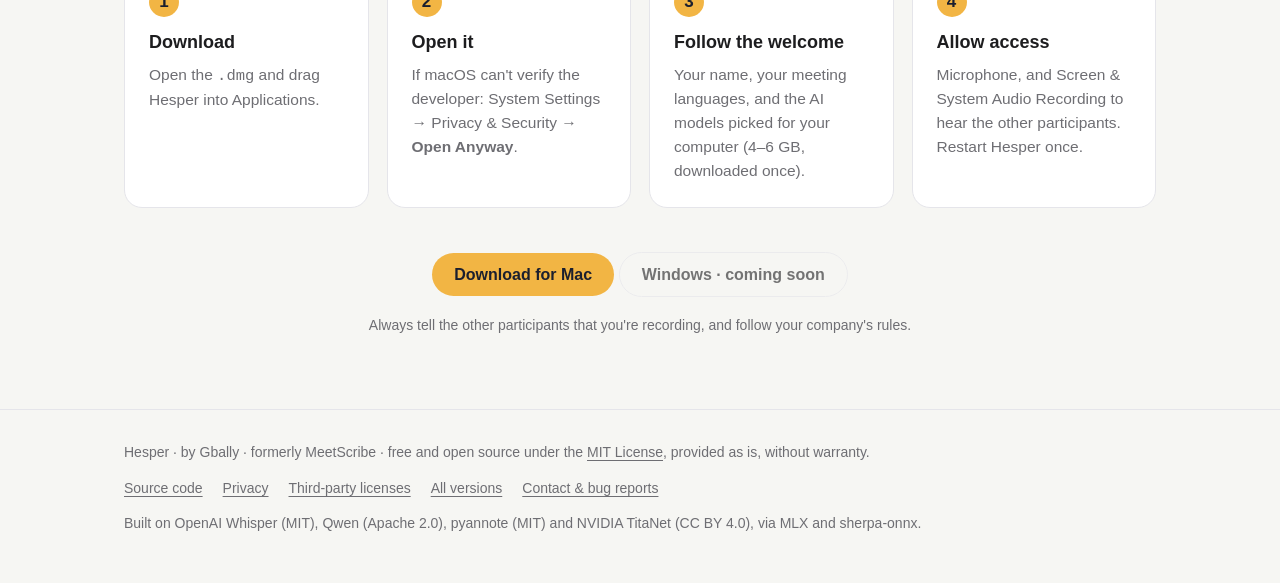
==== commit 2226ea45: "Site: dark framed screenshots" ====
--- a/docs/index.html
+++ b/docs/index.html
@@ -97,7 +97,7 @@
 
 <nav>
   <div class="wrap">
-    <a class="brand" href="#"><img src="img/icon.png" alt="">Hesper</a>
+    <a class="brand" href="#"><img src="img/icon.png?v=071" alt="">Hesper</a>
     <div class="links">
       <a href="#features">Features</a>
       <a href="#privacy">Privacy</a>
@@ -127,8 +127,8 @@
     <div class="meta">Free and open source · Mac: macOS 13 or later, Apple silicon (M1 or newer), 8 GB memory or more · Windows: 10 or 11, 16 GB memory; an NVIDIA graphics card makes it about 5× faster</div>
     <div class="meta">English · Français · Español · Português · 日本語 · 中文</div>
     <div class="shots">
-      <img class="a" src="img/home.png" alt="Hesper menu bar window: a record button and today's meetings">
-      <img class="b" src="img/meeting.png" alt="Meeting notes with to-dos, due dates, summary and decisions">
+      <img class="a" src="img/home.png?v=071" alt="Hesper menu bar window: a record button and today's meetings">
+      <img class="b" src="img/meeting.png?v=071" alt="Meeting notes with to-dos, due dates, summary and decisions">
     </div>
   </div>
 </header>
@@ -170,7 +170,7 @@
           <li>Open source: <a href="https://github.com/Gbally/Hesper">read the code</a> and the <a href="https://github.com/Gbally/Hesper/blob/main/PRIVACY.md">privacy details</a></li>
         </ul>
       </div>
-      <img src="img/models.png" alt="Settings: AI models recommended for this Mac">
+      <img src="img/models.png?v=071" alt="Settings: AI models recommended for this Mac">
     </div>
   </div>
 </section>
